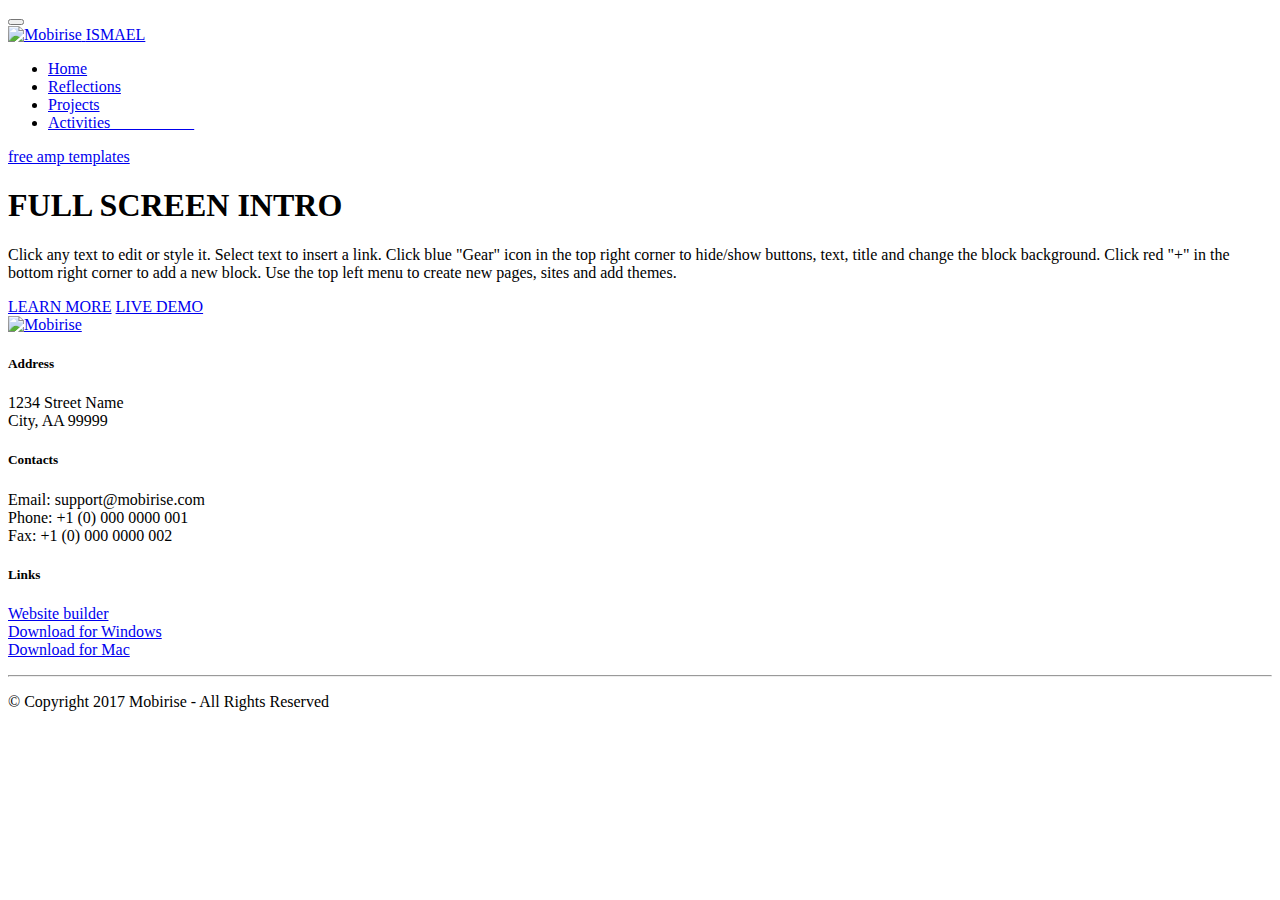
==== index.html @ 80b3db97 "Add files via upload" ====
<!DOCTYPE html>
<html  >
<head>
  <!-- Site made with Mobirise Website Builder v4.10.6, https://mobirise.com -->
  <meta charset="UTF-8">
  <meta http-equiv="X-UA-Compatible" content="IE=edge">
  <meta name="generator" content="Mobirise v4.10.6, mobirise.com">
  <meta name="viewport" content="width=device-width, initial-scale=1, minimum-scale=1">
  <link rel="shortcut icon" href="assets/images/logo-96x90.png" type="image/x-icon">
  <meta name="description" content="">
  
  <title>Home</title>
  <link rel="stylesheet" href="assets/web/assets/mobirise-icons-bold/mobirise-icons-bold.css">
  <link rel="stylesheet" href="assets/web/assets/mobirise-icons/mobirise-icons.css">
  <link rel="stylesheet" href="assets/tether/tether.min.css">
  <link rel="stylesheet" href="assets/bootstrap/css/bootstrap.min.css">
  <link rel="stylesheet" href="assets/bootstrap/css/bootstrap-grid.min.css">
  <link rel="stylesheet" href="assets/bootstrap/css/bootstrap-reboot.min.css">
  <link rel="stylesheet" href="assets/socicon/css/styles.css">
  <link rel="stylesheet" href="assets/dropdown/css/style.css">
  <link rel="stylesheet" href="assets/theme/css/style.css">
  <link rel="stylesheet" href="assets/mobirise/css/mbr-additional.css" type="text/css">
  
  
  
</head>
<body>
  <section class="menu cid-qTkzRZLJNu" once="menu" id="menu1-0">

    

    <nav class="navbar navbar-expand beta-menu navbar-dropdown align-items-center navbar-fixed-top navbar-toggleable-sm">
        <button class="navbar-toggler navbar-toggler-right" type="button" data-toggle="collapse" data-target="#navbarSupportedContent" aria-controls="navbarSupportedContent" aria-expanded="false" aria-label="Toggle navigation">
            <div class="hamburger">
                <span></span>
                <span></span>
                <span></span>
                <span></span>
            </div>
        </button>
        <div class="menu-logo">
            <div class="navbar-brand">
                <span class="navbar-logo">
                    <a href="https://mobirise.com">
                         <img src="assets/images/logo-96x90.png" alt="Mobirise" title="" style="height: 3.8rem;">
                    </a>
                </span>
                <span class="navbar-caption-wrap"><a class="navbar-caption text-secondary display-4" href="page1.html">ISMAEL</a></span>
            </div>
        </div>
        <div class="collapse navbar-collapse" id="navbarSupportedContent">
            <ul class="navbar-nav nav-dropdown nav-right" data-app-modern-menu="true"><li class="nav-item">
                    <a class="nav-link link text-white display-4" href="page1.html">
                        <span class="mbri-home mbr-iconfont mbr-iconfont-btn"></span>Home</a>
                </li>
                <li class="nav-item"><a class="nav-link link text-white display-4" href="page2.html"><span class="mbrib-bookmark mbr-iconfont mbr-iconfont-btn"></span>
                        Reflections<br></a></li><li class="nav-item"><a class="nav-link link text-white display-4" href="page4.html"><span class="mbri-rocket mbr-iconfont mbr-iconfont-btn"></span>Projects<br></a></li><li class="nav-item">
                    <a class="nav-link link text-white display-4" href="page3.html"><span class="mbrib-file mbr-iconfont mbr-iconfont-btn"></span>
                        Activities &nbsp; &nbsp; &nbsp; &nbsp; &nbsp; &nbsp; &nbsp; &nbsp; &nbsp; &nbsp;&nbsp;</a>
                </li></ul>
            
        </div>
    </nav>
</section>

<section class="engine"><a href="https://mobirise.info/t">free amp templates</a></section><section class="cid-qTkA127IK8 mbr-fullscreen mbr-parallax-background" id="header2-1">

    

    

    <div class="container align-center">
        <div class="row justify-content-md-center">
            <div class="mbr-white col-md-10">
                <h1 class="mbr-section-title mbr-bold pb-3 mbr-fonts-style display-1">
                    FULL SCREEN INTRO
                </h1>
                
                <p class="mbr-text pb-3 mbr-fonts-style display-5">
                    Click any text to edit or style it. Select text to insert a link. Click blue "Gear" icon in the top right corner to hide/show buttons, text, title and change the block background. Click red "+" in the bottom right corner to add a new block. Use the top left menu to create new pages, sites and add themes.
                </p>
                <div class="mbr-section-btn">
                    <a class="btn btn-md btn-secondary display-4" href="https://mobirise.com">LEARN MORE</a>
                    <a class="btn btn-md btn-white-outline display-4" href="https://mobirise.com">LIVE DEMO</a>
                </div>
            </div>
        </div>
    </div>
    <div class="mbr-arrow hidden-sm-down" aria-hidden="true">
        <a href="#next">
            <i class="mbri-down mbr-iconfont"></i>
        </a>
    </div>
</section>

<section class="cid-qTkAaeaxX5" id="footer1-2">

    

    

    <div class="container">
        <div class="media-container-row content text-white">
            <div class="col-12 col-md-3">
                <div class="media-wrap">
                    <a href="https://mobirise.com/">
                        <img src="assets/images/logo2.png" alt="Mobirise">
                    </a>
                </div>
            </div>
            <div class="col-12 col-md-3 mbr-fonts-style display-7">
                <h5 class="pb-3">
                    Address
                </h5>
                <p class="mbr-text">
                    1234 Street Name
                    <br>City, AA 99999
                </p>
            </div>
            <div class="col-12 col-md-3 mbr-fonts-style display-7">
                <h5 class="pb-3">
                    Contacts
                </h5>
                <p class="mbr-text">
                    Email: support@mobirise.com
                    <br>Phone: +1 (0) 000 0000 001
                    <br>Fax: +1 (0) 000 0000 002
                </p>
            </div>
            <div class="col-12 col-md-3 mbr-fonts-style display-7">
                <h5 class="pb-3">
                    Links
                </h5>
                <p class="mbr-text">
                    <a class="text-primary" href="https://mobirise.com/">Website builder</a>
                    <br><a class="text-primary" href="https://mobirise.com/mobirise-free-win.zip">Download for Windows</a>
                    <br><a class="text-primary" href="https://mobirise.com/mobirise-free-mac.zip">Download for Mac</a>
                </p>
            </div>
        </div>
        <div class="footer-lower">
            <div class="media-container-row">
                <div class="col-sm-12">
                    <hr>
                </div>
            </div>
            <div class="media-container-row mbr-white">
                <div class="col-sm-6 copyright">
                    <p class="mbr-text mbr-fonts-style display-7">
                        © Copyright 2017 Mobirise - All Rights Reserved
                    </p>
                </div>
                <div class="col-md-6">
                    <div class="social-list align-right">
                        <div class="soc-item">
                            <a href="https://twitter.com/mobirise" target="_blank">
                                <span class="socicon-twitter socicon mbr-iconfont mbr-iconfont-social"></span>
                            </a>
                        </div>
                        <div class="soc-item">
                            <a href="https://www.facebook.com/pages/Mobirise/1616226671953247" target="_blank">
                                <span class="socicon-facebook socicon mbr-iconfont mbr-iconfont-social"></span>
                            </a>
                        </div>
                        <div class="soc-item">
                            <a href="https://www.youtube.com/c/mobirise" target="_blank">
                                <span class="socicon-youtube socicon mbr-iconfont mbr-iconfont-social"></span>
                            </a>
                        </div>
                        <div class="soc-item">
                            <a href="https://instagram.com/mobirise" target="_blank">
                                <span class="socicon-instagram socicon mbr-iconfont mbr-iconfont-social"></span>
                            </a>
                        </div>
                        <div class="soc-item">
                            <a href="https://plus.google.com/u/0/+Mobirise" target="_blank">
                                <span class="socicon-googleplus socicon mbr-iconfont mbr-iconfont-social"></span>
                            </a>
                        </div>
                        <div class="soc-item">
                            <a href="https://www.behance.net/Mobirise" target="_blank">
                                <span class="socicon-behance socicon mbr-iconfont mbr-iconfont-social"></span>
                            </a>
                        </div>
                    </div>
                </div>
            </div>
        </div>
    </div>
</section>


  <script src="assets/web/assets/jquery/jquery.min.js"></script>
  <script src="assets/popper/popper.min.js"></script>
  <script src="assets/tether/tether.min.js"></script>
  <script src="assets/bootstrap/js/bootstrap.min.js"></script>
  <script src="assets/touchswipe/jquery.touch-swipe.min.js"></script>
  <script src="assets/parallax/jarallax.min.js"></script>
  <script src="assets/smoothscroll/smooth-scroll.js"></script>
  <script src="assets/dropdown/js/nav-dropdown.js"></script>
  <script src="assets/dropdown/js/navbar-dropdown.js"></script>
  <script src="assets/theme/js/script.js"></script>
  
  
</body>
</html>
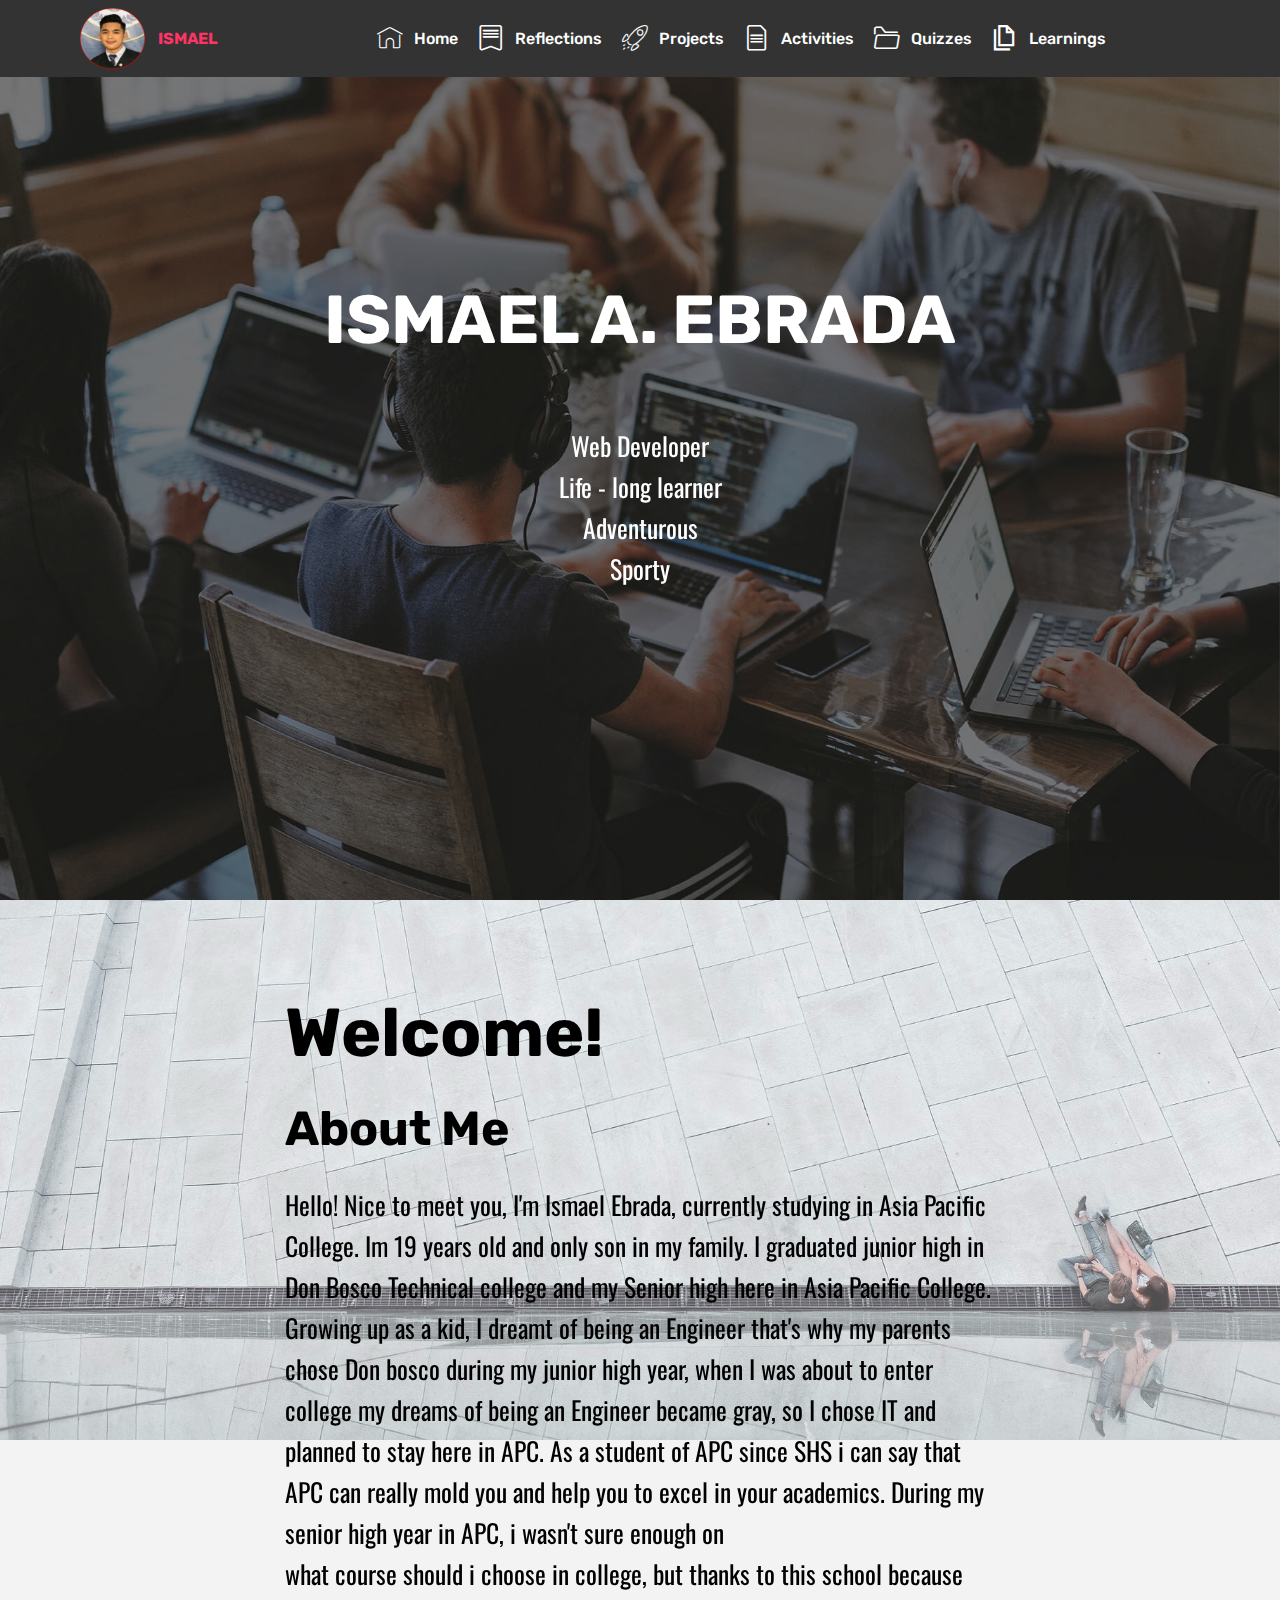
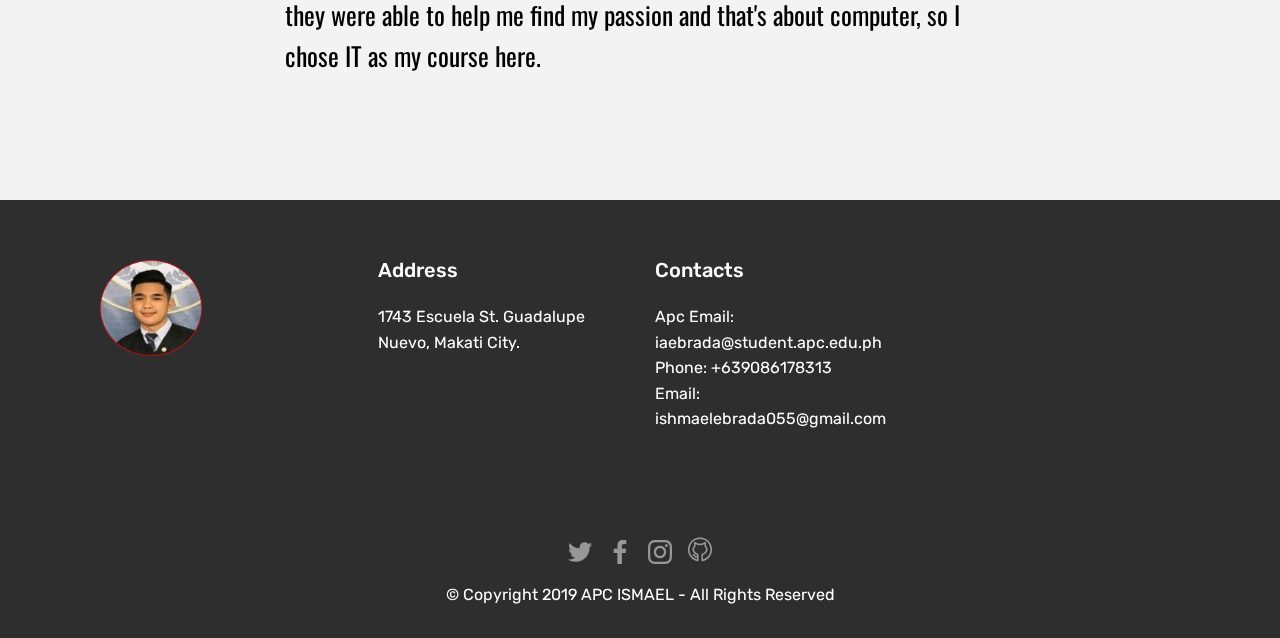
==== commit 72235b92: "Add files via upload" ====
--- a/index.html
+++ b/index.html
@@ -10,8 +10,9 @@
   <meta name="description" content="">
   
   <title>Home</title>
+  <link rel="stylesheet" href="assets/web/assets/mobirise-icons2/mobirise2.css">
+  <link rel="stylesheet" href="assets/web/assets/mobirise-icons/mobirise-icons.css">
   <link rel="stylesheet" href="assets/web/assets/mobirise-icons-bold/mobirise-icons-bold.css">
-  <link rel="stylesheet" href="assets/web/assets/mobirise-icons/mobirise-icons.css">
   <link rel="stylesheet" href="assets/tether/tether.min.css">
   <link rel="stylesheet" href="assets/bootstrap/css/bootstrap.min.css">
   <link rel="stylesheet" href="assets/bootstrap/css/bootstrap-grid.min.css">
@@ -41,59 +42,74 @@
         <div class="menu-logo">
             <div class="navbar-brand">
                 <span class="navbar-logo">
-                    <a href="https://mobirise.com">
+                    <a href="index.html">
                          <img src="assets/images/logo-96x90.png" alt="Mobirise" title="" style="height: 3.8rem;">
                     </a>
                 </span>
-                <span class="navbar-caption-wrap"><a class="navbar-caption text-secondary display-4" href="page1.html">ISMAEL</a></span>
+                <span class="navbar-caption-wrap"><a class="navbar-caption text-secondary display-4" href="index.html">ISMAEL</a></span>
             </div>
         </div>
         <div class="collapse navbar-collapse" id="navbarSupportedContent">
             <ul class="navbar-nav nav-dropdown nav-right" data-app-modern-menu="true"><li class="nav-item">
-                    <a class="nav-link link text-white display-4" href="page1.html">
+                    <a class="nav-link link text-white display-4" href="index.html">
                         <span class="mbri-home mbr-iconfont mbr-iconfont-btn"></span>Home</a>
                 </li>
                 <li class="nav-item"><a class="nav-link link text-white display-4" href="page2.html"><span class="mbrib-bookmark mbr-iconfont mbr-iconfont-btn"></span>
                         Reflections<br></a></li><li class="nav-item"><a class="nav-link link text-white display-4" href="page4.html"><span class="mbri-rocket mbr-iconfont mbr-iconfont-btn"></span>Projects<br></a></li><li class="nav-item">
                     <a class="nav-link link text-white display-4" href="page3.html"><span class="mbrib-file mbr-iconfont mbr-iconfont-btn"></span>
-                        Activities &nbsp; &nbsp; &nbsp; &nbsp; &nbsp; &nbsp; &nbsp; &nbsp; &nbsp; &nbsp;&nbsp;</a>
-                </li></ul>
+                        Activities</a>
+                </li><li class="nav-item"><a class="nav-link link text-white display-4" href="page13.html"><span class="mbrib-opened-folder mbr-iconfont mbr-iconfont-btn"></span>Quizzes</a></li><li class="nav-item"><a class="nav-link link text-white display-4" href="page16.html"><span class="mobi-mbri mobi-mbri-pages mbr-iconfont mbr-iconfont-btn"></span>Learnings &nbsp; &nbsp; &nbsp; &nbsp; &nbsp; &nbsp; &nbsp; &nbsp; &nbsp; &nbsp;&nbsp;</a></li></ul>
             
         </div>
     </nav>
 </section>
 
-<section class="engine"><a href="https://mobirise.info/t">free amp templates</a></section><section class="cid-qTkA127IK8 mbr-fullscreen mbr-parallax-background" id="header2-1">
-
-    
-
-    
+<section class="engine"><a href="https://mobirise.info/u">bootstrap website templates</a></section><section class="cid-rCfMdaYSsR mbr-fullscreen mbr-parallax-background" id="header2-1u">
+
+    
+
+    <div class="mbr-overlay" style="opacity: 0.5; background-color: rgb(35, 35, 35);"></div>
 
     <div class="container align-center">
         <div class="row justify-content-md-center">
             <div class="mbr-white col-md-10">
                 <h1 class="mbr-section-title mbr-bold pb-3 mbr-fonts-style display-1">
-                    FULL SCREEN INTRO
-                </h1>
+                    ISMAEL A. EBRADA</h1>
                 
-                <p class="mbr-text pb-3 mbr-fonts-style display-5">
-                    Click any text to edit or style it. Select text to insert a link. Click blue "Gear" icon in the top right corner to hide/show buttons, text, title and change the block background. Click red "+" in the bottom right corner to add a new block. Use the top left menu to create new pages, sites and add themes.
-                </p>
-                <div class="mbr-section-btn">
-                    <a class="btn btn-md btn-secondary display-4" href="https://mobirise.com">LEARN MORE</a>
-                    <a class="btn btn-md btn-white-outline display-4" href="https://mobirise.com">LIVE DEMO</a>
-                </div>
-            </div>
-        </div>
-    </div>
-    <div class="mbr-arrow hidden-sm-down" aria-hidden="true">
-        <a href="#next">
-            <i class="mbri-down mbr-iconfont"></i>
-        </a>
-    </div>
-</section>
-
-<section class="cid-qTkAaeaxX5" id="footer1-2">
+                <p class="mbr-text pb-3 mbr-fonts-style display-5"><br>Web Developer<br>Life - long learner<br>Adventurous<br>Sporty</p>
+                
+            </div>
+        </div>
+    </div>
+    
+</section>
+
+<section class="header9 cid-rCfMdKuN8L mbr-fullscreen mbr-parallax-background" id="header9-1v">
+
+    
+
+    <div class="mbr-overlay" style="opacity: 0.3; background-color: rgb(255, 255, 255);">
+    </div>
+
+    <div class="container">
+        <div class="media-container-column mbr-white col-lg-8 col-md-10 m-auto">
+            <h1 class="mbr-section-title align-left mbr-bold pb-3 mbr-fonts-style display-1">Welcome!</h1>
+            <h3 class="mbr-section-subtitle align-left mbr-light pb-3 mbr-fonts-style display-2"><span style="font-style: normal;"><strong>
+                About Me</strong></span></h3>
+            <p class="mbr-text align-left pb-3 mbr-fonts-style display-5">Hello! Nice to meet you, I'm Ismael Ebrada, currently studying in Asia Pacific College. Im 19 years old and only son in my family.
+I graduated junior high in Don Bosco Technical college and my Senior high here in Asia Pacific College. Growing up as a kid,
+I dreamt of being an Engineer that's why my parents chose Don bosco during my junior high year, when I was about to enter college my dreams of being an Engineer became gray, so I chose IT and planned to stay here in APC. As a student of APC since SHS i can say
+that APC can really mold you and help you to excel in your academics. During my senior high year in APC, i wasn't sure enough on
+<br>what course should i choose in college, but thanks to this school because they were able to help me find my passion and that's about
+computer, so I chose IT as my course here.&nbsp;</p>
+            
+        </div>
+    </div>
+
+    
+</section>
+
+<section class="cid-rCfMfjgpuO" id="footer1-1w">
 
     
 
@@ -103,8 +119,8 @@
         <div class="media-container-row content text-white">
             <div class="col-12 col-md-3">
                 <div class="media-wrap">
-                    <a href="https://mobirise.com/">
-                        <img src="assets/images/logo2.png" alt="Mobirise">
+                    <a href="index.html">
+                        <img src="assets/images/logo-148x139.png" alt="Mobirise" title="">
                     </a>
                 </div>
             </div>
@@ -112,78 +128,62 @@
                 <h5 class="pb-3">
                     Address
                 </h5>
-                <p class="mbr-text">
-                    1234 Street Name
-                    <br>City, AA 99999
-                </p>
+                <p class="mbr-text">1743 Escuela St. Guadalupe Nuevo, Makati City.&nbsp;</p>
             </div>
             <div class="col-12 col-md-3 mbr-fonts-style display-7">
                 <h5 class="pb-3">
                     Contacts
                 </h5>
-                <p class="mbr-text">
-                    Email: support@mobirise.com
-                    <br>Phone: +1 (0) 000 0000 001
-                    <br>Fax: +1 (0) 000 0000 002
+                <p class="mbr-text">Apc Email: iaebrada@student.apc.edu.ph<br>Phone: +639086178313<br>Email: ishmaelebrada055@gmail.com</p>
+            </div>
+            <div class="col-12 col-md-3 mbr-fonts-style display-7">
+                <h5 class="pb-3"></h5>
+                <p class="mbr-text"></p>
+            </div>
+        </div>
+        
+    </div>
+</section>
+
+<section once="footers" class="cid-rCl80cvEwY" id="footer7-2g">
+
+    
+
+    
+
+    <div class="container">
+        <div class="media-container-row align-center mbr-white">
+            
+            <div class="row social-row">
+                <div class="social-list align-right pb-2">
+                    
+                    
+                    
+                    
+                    
+                    
+                <div class="soc-item">
+                        <a href="https://twitter.com/ish_ebrada" target="_blank">
+                            <span class="mbr-iconfont mbr-iconfont-social socicon-twitter socicon"></span>
+                        </a>
+                    </div><div class="soc-item">
+                        <a href="https://www.facebook.com/ishmaelebrada?ref=bookmarks" target="_blank">
+                            <span class="mbr-iconfont mbr-iconfont-social socicon-facebook socicon"></span>
+                        </a>
+                    </div><div class="soc-item">
+                        <a href="https://www.instagram.com/ishebrada/" target="_blank">
+                            <span class="mbr-iconfont mbr-iconfont-social socicon-instagram socicon"></span>
+                        </a>
+                    </div><div class="soc-item">
+                        <a href="https://github.com/iaebrada/lab1" target="_blank">
+                            <span class="mbr-iconfont mbr-iconfont-social mbrib-github"></span>
+                        </a>
+                    </div></div>
+            </div>
+            <div class="row row-copirayt">
+                <p class="mbr-text mb-0 mbr-fonts-style mbr-white align-center display-7">
+                    © Copyright 2019 APC ISMAEL - All Rights Reserved
                 </p>
-            </div>
-            <div class="col-12 col-md-3 mbr-fonts-style display-7">
-                <h5 class="pb-3">
-                    Links
-                </h5>
-                <p class="mbr-text">
-                    <a class="text-primary" href="https://mobirise.com/">Website builder</a>
-                    <br><a class="text-primary" href="https://mobirise.com/mobirise-free-win.zip">Download for Windows</a>
-                    <br><a class="text-primary" href="https://mobirise.com/mobirise-free-mac.zip">Download for Mac</a>
-                </p>
-            </div>
-        </div>
-        <div class="footer-lower">
-            <div class="media-container-row">
-                <div class="col-sm-12">
-                    <hr>
-                </div>
-            </div>
-            <div class="media-container-row mbr-white">
-                <div class="col-sm-6 copyright">
-                    <p class="mbr-text mbr-fonts-style display-7">
-                        © Copyright 2017 Mobirise - All Rights Reserved
-                    </p>
-                </div>
-                <div class="col-md-6">
-                    <div class="social-list align-right">
-                        <div class="soc-item">
-                            <a href="https://twitter.com/mobirise" target="_blank">
-                                <span class="socicon-twitter socicon mbr-iconfont mbr-iconfont-social"></span>
-                            </a>
-                        </div>
-                        <div class="soc-item">
-                            <a href="https://www.facebook.com/pages/Mobirise/1616226671953247" target="_blank">
-                                <span class="socicon-facebook socicon mbr-iconfont mbr-iconfont-social"></span>
-                            </a>
-                        </div>
-                        <div class="soc-item">
-                            <a href="https://www.youtube.com/c/mobirise" target="_blank">
-                                <span class="socicon-youtube socicon mbr-iconfont mbr-iconfont-social"></span>
-                            </a>
-                        </div>
-                        <div class="soc-item">
-                            <a href="https://instagram.com/mobirise" target="_blank">
-                                <span class="socicon-instagram socicon mbr-iconfont mbr-iconfont-social"></span>
-                            </a>
-                        </div>
-                        <div class="soc-item">
-                            <a href="https://plus.google.com/u/0/+Mobirise" target="_blank">
-                                <span class="socicon-googleplus socicon mbr-iconfont mbr-iconfont-social"></span>
-                            </a>
-                        </div>
-                        <div class="soc-item">
-                            <a href="https://www.behance.net/Mobirise" target="_blank">
-                                <span class="socicon-behance socicon mbr-iconfont mbr-iconfont-social"></span>
-                            </a>
-                        </div>
-                    </div>
-                </div>
             </div>
         </div>
     </div>
--- a/assets/web/assets/mobirise-icons2/mobirise2.css
+++ b/assets/web/assets/mobirise-icons2/mobirise2.css
@@ -0,0 +1,497 @@
+@font-face {
+  font-family: 'Moririse2';
+  src:  url('mobirise2.eot?f2bix4');
+  src:  url('mobirise2.eot?f2bix4#iefix') format('embedded-opentype'),
+    url('mobirise2.ttf?f2bix4') format('truetype'),
+    url('mobirise2.woff?f2bix4') format('woff'),
+    url('mobirise2.svg?f2bix4#mobirise2') format('svg');
+  font-weight: normal;
+  font-style: normal;
+}
+
+[class^="mobi-"], [class*=" mobi-"] {
+  /* use !important to prevent issues with browser extensions that change fonts */
+  font-family: 'Moririse2' !important;
+  speak: none;
+  font-style: normal;
+  font-weight: normal;
+  font-variant: normal;
+  text-transform: none;
+  line-height: 1;
+
+  /* Better Font Rendering =========== */
+  -webkit-font-smoothing: antialiased;
+  -moz-osx-font-smoothing: grayscale;
+}
+
+.mobi-mbri-add-submenu:before {
+  content: "\e900";
+}
+.mobi-mbri-alert:before {
+  content: "\e901";
+}
+.mobi-mbri-align-center:before {
+  content: "\e902";
+}
+.mobi-mbri-align-justify:before {
+  content: "\e903";
+}
+.mobi-mbri-align-left:before {
+  content: "\e904";
+}
+.mobi-mbri-align-right:before {
+  content: "\e905";
+}
+.mobi-mbri-android:before {
+  content: "\e906";
+}
+.mobi-mbri-apple:before {
+  content: "\e907";
+}
+.mobi-mbri-arrow-down:before {
+  content: "\e908";
+}
+.mobi-mbri-arrow-next:before {
+  content: "\e909";
+}
+.mobi-mbri-arrow-prev:before {
+  content: "\e90a";
+}
+.mobi-mbri-arrow-up:before {
+  content: "\e90b";
+}
+.mobi-mbri-bold:before {
+  content: "\e90c";
+}
+.mobi-mbri-bookmark:before {
+  content: "\e90d";
+}
+.mobi-mbri-bootstrap:before {
+  content: "\e90e";
+}
+.mobi-mbri-briefcase:before {
+  content: "\e90f";
+}
+.mobi-mbri-browse:before {
+  content: "\e910";
+}
+.mobi-mbri-bulleted-list:before {
+  content: "\e911";
+}
+.mobi-mbri-calendar:before {
+  content: "\e912";
+}
+.mobi-mbri-camera:before {
+  content: "\e913";
+}
+.mobi-mbri-cart-add:before {
+  content: "\e914";
+}
+.mobi-mbri-cart-full:before {
+  content: "\e915";
+}
+.mobi-mbri-cash:before {
+  content: "\e916";
+}
+.mobi-mbri-change-style:before {
+  content: "\e917";
+}
+.mobi-mbri-chat:before {
+  content: "\e918";
+}
+.mobi-mbri-clock:before {
+  content: "\e919";
+}
+.mobi-mbri-close:before {
+  content: "\e91a";
+}
+.mobi-mbri-cloud:before {
+  content: "\e91b";
+}
+.mobi-mbri-code:before {
+  content: "\e91c";
+}
+.mobi-mbri-contact-form:before {
+  content: "\e91d";
+}
+.mobi-mbri-credit-card:before {
+  content: "\e91e";
+}
+.mobi-mbri-cursor-click:before {
+  content: "\e91f";
+}
+.mobi-mbri-cust-feedback:before {
+  content: "\e920";
+}
+.mobi-mbri-database:before {
+  content: "\e921";
+}
+.mobi-mbri-delivery:before {
+  content: "\e922";
+}
+.mobi-mbri-desktop:before {
+  content: "\e923";
+}
+.mobi-mbri-devices:before {
+  content: "\e924";
+}
+.mobi-mbri-down:before {
+  content: "\e925";
+}
+.mobi-mbri-download-2:before {
+  content: "\e926";
+}
+.mobi-mbri-download:before {
+  content: "\e927";
+}
+.mobi-mbri-drag-n-drop-2:before {
+  content: "\e928";
+}
+.mobi-mbri-drag-n-drop:before {
+  content: "\e929";
+}
+.mobi-mbri-edit-2:before {
+  content: "\e92a";
+}
+.mobi-mbri-edit:before {
+  content: "\e92b";
+}
+.mobi-mbri-error:before {
+  content: "\e92c";
+}
+.mobi-mbri-extension:before {
+  content: "\e92d";
+}
+.mobi-mbri-features:before {
+  content: "\e92e";
+}
+.mobi-mbri-file:before {
+  content: "\e92f";
+}
+.mobi-mbri-flag:before {
+  content: "\e930";
+}
+.mobi-mbri-folder:before {
+  content: "\e931";
+}
+.mobi-mbri-gift:before {
+  content: "\e932";
+}
+.mobi-mbri-github:before {
+  content: "\e933";
+}
+.mobi-mbri-globe-2:before {
+  content: "\e934";
+}
+.mobi-mbri-globe:before {
+  content: "\e935";
+}
+.mobi-mbri-growing-chart:before {
+  content: "\e936";
+}
+.mobi-mbri-hearth:before {
+  content: "\e937";
+}
+.mobi-mbri-help:before {
+  content: "\e938";
+}
+.mobi-mbri-home:before {
+  content: "\e939";
+}
+.mobi-mbri-hot-cup:before {
+  content: "\e93a";
+}
+.mobi-mbri-idea:before {
+  content: "\e93b";
+}
+.mobi-mbri-image-gallery:before {
+  content: "\e93c";
+}
+.mobi-mbri-image-slider:before {
+  content: "\e93d";
+}
+.mobi-mbri-info:before {
+  content: "\e93e";
+}
+.mobi-mbri-italic:before {
+  content: "\e93f";
+}
+.mobi-mbri-key:before {
+  content: "\e940";
+}
+.mobi-mbri-laptop:before {
+  content: "\e941";
+}
+.mobi-mbri-layers:before {
+  content: "\e942";
+}
+.mobi-mbri-left-right:before {
+  content: "\e943";
+}
+.mobi-mbri-left:before {
+  content: "\e944";
+}
+.mobi-mbri-letter:before {
+  content: "\e945";
+}
+.mobi-mbri-like:before {
+  content: "\e946";
+}
+.mobi-mbri-link:before {
+  content: "\e947";
+}
+.mobi-mbri-lock:before {
+  content: "\e948";
+}
+.mobi-mbri-login:before {
+  content: "\e949";
+}
+.mobi-mbri-logout:before {
+  content: "\e94a";
+}
+.mobi-mbri-magic-stick:before {
+  content: "\e94b";
+}
+.mobi-mbri-map-pin:before {
+  content: "\e94c";
+}
+.mobi-mbri-menu:before {
+  content: "\e94d";
+}
+.mobi-mbri-mobile-2:before {
+  content: "\e94e";
+}
+.mobi-mbri-mobile-horizontal:before {
+  content: "\e94f";
+}
+.mobi-mbri-mobile:before {
+  content: "\e950";
+}
+.mobi-mbri-mobirise:before {
+  content: "\e951";
+}
+.mobi-mbri-more-horizontal:before {
+  content: "\e952";
+}
+.mobi-mbri-more-vertical:before {
+  content: "\e953";
+}
+.mobi-mbri-music:before {
+  content: "\e954";
+}
+.mobi-mbri-new-file:before {
+  content: "\e955";
+}
+.mobi-mbri-numbered-list:before {
+  content: "\e956";
+}
+.mobi-mbri-opened-folder:before {
+  content: "\e957";
+}
+.mobi-mbri-pages:before {
+  content: "\e958";
+}
+.mobi-mbri-paper-plane:before {
+  content: "\e959";
+}
+.mobi-mbri-paperclip:before {
+  content: "\e95a";
+}
+.mobi-mbri-phone:before {
+  content: "\e95b";
+}
+.mobi-mbri-photo:before {
+  content: "\e95c";
+}
+.mobi-mbri-photos:before {
+  content: "\e95d";
+}
+.mobi-mbri-pin:before {
+  content: "\e95e";
+}
+.mobi-mbri-play:before {
+  content: "\e95f";
+}
+.mobi-mbri-plus:before {
+  content: "\e960";
+}
+.mobi-mbri-preview:before {
+  content: "\e961";
+}
+.mobi-mbri-print:before {
+  content: "\e962";
+}
+.mobi-mbri-protect:before {
+  content: "\e963";
+}
+.mobi-mbri-question:before {
+  content: "\e964";
+}
+.mobi-mbri-quote-left:before {
+  content: "\e965";
+}
+.mobi-mbri-quote-right:before {
+  content: "\e966";
+}
+.mobi-mbri-redo:before {
+  content: "\e967";
+}
+.mobi-mbri-refresh:before {
+  content: "\e968";
+}
+.mobi-mbri-responsive-2:before {
+  content: "\e969";
+}
+.mobi-mbri-responsive:before {
+  content: "\e96a";
+}
+.mobi-mbri-right:before {
+  content: "\e96b";
+}
+.mobi-mbri-rocket:before {
+  content: "\e96c";
+}
+.mobi-mbri-sad-face:before {
+  content: "\e96d";
+}
+.mobi-mbri-sale:before {
+  content: "\e96e";
+}
+.mobi-mbri-save:before {
+  content: "\e96f";
+}
+.mobi-mbri-search:before {
+  content: "\e970";
+}
+.mobi-mbri-setting-2:before {
+  content: "\e971";
+}
+.mobi-mbri-setting-3:before {
+  content: "\e972";
+}
+.mobi-mbri-setting:before {
+  content: "\e973";
+}
+.mobi-mbri-share:before {
+  content: "\e974";
+}
+.mobi-mbri-shopping-bag:before {
+  content: "\e975";
+}
+.mobi-mbri-shopping-basket:before {
+  content: "\e976";
+}
+.mobi-mbri-shopping-cart:before {
+  content: "\e977";
+}
+.mobi-mbri-sites:before {
+  content: "\e978";
+}
+.mobi-mbri-smile-face:before {
+  content: "\e979";
+}
+.mobi-mbri-speed:before {
+  content: "\e97a";
+}
+.mobi-mbri-star:before {
+  content: "\e97b";
+}
+.mobi-mbri-success:before {
+  content: "\e97c";
+}
+.mobi-mbri-sun:before {
+  content: "\e97d";
+}
+.mobi-mbri-sun2:before {
+  content: "\e97e";
+}
+.mobi-mbri-tablet-vertical:before {
+  content: "\e97f";
+}
+.mobi-mbri-tablet:before {
+  content: "\e980";
+}
+.mobi-mbri-target:before {
+  content: "\e981";
+}
+.mobi-mbri-timer:before {
+  content: "\e982";
+}
+.mobi-mbri-to-ftp:before {
+  content: "\e983";
+}
+.mobi-mbri-to-local-drive:before {
+  content: "\e984";
+}
+.mobi-mbri-touch-swipe:before {
+  content: "\e985";
+}
+.mobi-mbri-touch:before {
+  content: "\e986";
+}
+.mobi-mbri-trash:before {
+  content: "\e987";
+}
+.mobi-mbri-underline:before {
+  content: "\e988";
+}
+.mobi-mbri-undo:before {
+  content: "\e989";
+}
+.mobi-mbri-unlink:before {
+  content: "\e98a";
+}
+.mobi-mbri-unlock:before {
+  content: "\e98b";
+}
+.mobi-mbri-up-down:before {
+  content: "\e98c";
+}
+.mobi-mbri-up:before {
+  content: "\e98d";
+}
+.mobi-mbri-update:before {
+  content: "\e98e";
+}
+.mobi-mbri-upload-2:before {
+  content: "\e98f";
+}
+.mobi-mbri-upload:before {
+  content: "\e990";
+}
+.mobi-mbri-user-2:before {
+  content: "\e991";
+}
+.mobi-mbri-user:before {
+  content: "\e992";
+}
+.mobi-mbri-users:before {
+  content: "\e993";
+}
+.mobi-mbri-video-play:before {
+  content: "\e994";
+}
+.mobi-mbri-video:before {
+  content: "\e995";
+}
+.mobi-mbri-watch:before {
+  content: "\e996";
+}
+.mobi-mbri-website-theme-2:before {
+  content: "\e997";
+}
+.mobi-mbri-website-theme:before {
+  content: "\e998";
+}
+.mobi-mbri-wifi:before {
+  content: "\e999";
+}
+.mobi-mbri-windows:before {
+  content: "\e99a";
+}
+.mobi-mbri-zoom-in:before {
+  content: "\e99b";
+}
+.mobi-mbri-zoom-out:before {
+  content: "\e99c";
+}
--- a/assets/web/assets/mobirise-icons/mobirise-icons.css
+++ b/assets/web/assets/mobirise-icons/mobirise-icons.css
@@ -0,0 +1,476 @@
+@font-face {
+  font-family: 'MobiriseIcons';
+  src:  url('mobirise-icons.eot?spat4u');
+  src:  url('mobirise-icons.eot?spat4u#iefix') format('embedded-opentype'),
+    url('mobirise-icons.ttf?spat4u') format('truetype'),
+    url('mobirise-icons.woff?spat4u') format('woff'),
+    url('mobirise-icons.svg?spat4u#MobiriseIcons') format('svg');
+  font-weight: normal;
+  font-style: normal;
+}
+
+[class^="mbri-"], [class*=" mbri-"] {
+  /* use !important to prevent issues with browser extensions that change fonts */
+  font-family: MobiriseIcons !important;
+  speak: none;
+  font-style: normal;
+  font-weight: normal;
+  font-variant: normal;
+  text-transform: none;
+  line-height: 1;
+
+  /* Better Font Rendering =========== */
+  -webkit-font-smoothing: antialiased;
+  -moz-osx-font-smoothing: grayscale;
+}
+
+.mbri-add-submenu:before {
+  content: "\e900";
+}
+.mbri-alert:before {
+  content: "\e901";
+}
+.mbri-align-center:before {
+  content: "\e902";
+}
+.mbri-align-justify:before {
+  content: "\e903";
+}
+.mbri-align-left:before {
+  content: "\e904";
+}
+.mbri-align-right:before {
+  content: "\e905";
+}
+.mbri-android:before {
+  content: "\e906";
+}
+.mbri-apple:before {
+  content: "\e907";
+}
+.mbri-arrow-down:before {
+  content: "\e908";
+}
+.mbri-arrow-next:before {
+  content: "\e909";
+}
+.mbri-arrow-prev:before {
+  content: "\e90a";
+}
+.mbri-arrow-up:before {
+  content: "\e90b";
+}
+.mbri-bold:before {
+  content: "\e90c";
+}
+.mbri-bookmark:before {
+  content: "\e90d";
+}
+.mbri-bootstrap:before {
+  content: "\e90e";
+}
+.mbri-briefcase:before {
+  content: "\e90f";
+}
+.mbri-browse:before {
+  content: "\e910";
+}
+.mbri-bulleted-list:before {
+  content: "\e911";
+}
+.mbri-calendar:before {
+  content: "\e912";
+}
+.mbri-camera:before {
+  content: "\e913";
+}
+.mbri-cart-add:before {
+  content: "\e914";
+}
+.mbri-cart-full:before {
+  content: "\e915";
+}
+.mbri-cash:before {
+  content: "\e916";
+}
+.mbri-change-style:before {
+  content: "\e917";
+}
+.mbri-chat:before {
+  content: "\e918";
+}
+.mbri-clock:before {
+  content: "\e919";
+}
+.mbri-close:before {
+  content: "\e91a";
+}
+.mbri-cloud:before {
+  content: "\e91b";
+}
+.mbri-code:before {
+  content: "\e91c";
+}
+.mbri-contact-form:before {
+  content: "\e91d";
+}
+.mbri-credit-card:before {
+  content: "\e91e";
+}
+.mbri-cursor-click:before {
+  content: "\e91f";
+}
+.mbri-cust-feedback:before {
+  content: "\e920";
+}
+.mbri-database:before {
+  content: "\e921";
+}
+.mbri-delivery:before {
+  content: "\e922";
+}
+.mbri-desktop:before {
+  content: "\e923";
+}
+.mbri-devices:before {
+  content: "\e924";
+}
+.mbri-down:before {
+  content: "\e925";
+}
+.mbri-download:before {
+  content: "\e989";
+}
+.mbri-drag-n-drop:before {
+  content: "\e927";
+}
+.mbri-drag-n-drop2:before {
+  content: "\e928";
+}
+.mbri-edit:before {
+  content: "\e929";
+}
+.mbri-edit2:before {
+  content: "\e92a";
+}
+.mbri-error:before {
+  content: "\e92b";
+}
+.mbri-extension:before {
+  content: "\e92c";
+}
+.mbri-features:before {
+  content: "\e92d";
+}
+.mbri-file:before {
+  content: "\e92e";
+}
+.mbri-flag:before {
+  content: "\e92f";
+}
+.mbri-folder:before {
+  content: "\e930";
+}
+.mbri-gift:before {
+  content: "\e931";
+}
+.mbri-github:before {
+  content: "\e932";
+}
+.mbri-globe:before {
+  content: "\e933";
+}
+.mbri-globe-2:before {
+  content: "\e934";
+}
+.mbri-growing-chart:before {
+  content: "\e935";
+}
+.mbri-hearth:before {
+  content: "\e936";
+}
+.mbri-help:before {
+  content: "\e937";
+}
+.mbri-home:before {
+  content: "\e938";
+}
+.mbri-hot-cup:before {
+  content: "\e939";
+}
+.mbri-idea:before {
+  content: "\e93a";
+}
+.mbri-image-gallery:before {
+  content: "\e93b";
+}
+.mbri-image-slider:before {
+  content: "\e93c";
+}
+.mbri-info:before {
+  content: "\e93d";
+}
+.mbri-italic:before {
+  content: "\e93e";
+}
+.mbri-key:before {
+  content: "\e93f";
+}
+.mbri-laptop:before {
+  content: "\e940";
+}
+.mbri-layers:before {
+  content: "\e941";
+}
+.mbri-left-right:before {
+  content: "\e942";
+}
+.mbri-left:before {
+  content: "\e943";
+}
+.mbri-letter:before {
+  content: "\e944";
+}
+.mbri-like:before {
+  content: "\e945";
+}
+.mbri-link:before {
+  content: "\e946";
+}
+.mbri-lock:before {
+  content: "\e947";
+}
+.mbri-login:before {
+  content: "\e948";
+}
+.mbri-logout:before {
+  content: "\e949";
+}
+.mbri-magic-stick:before {
+  content: "\e94a";
+}
+.mbri-map-pin:before {
+  content: "\e94b";
+}
+.mbri-menu:before {
+  content: "\e94c";
+}
+.mbri-mobile:before {
+  content: "\e94d";
+}
+.mbri-mobile2:before {
+  content: "\e94e";
+}
+.mbri-mobirise:before {
+  content: "\e94f";
+}
+.mbri-more-horizontal:before {
+  content: "\e950";
+}
+.mbri-more-vertical:before {
+  content: "\e951";
+}
+.mbri-music:before {
+  content: "\e952";
+}
+.mbri-new-file:before {
+  content: "\e953";
+}
+.mbri-numbered-list:before {
+  content: "\e954";
+}
+.mbri-opened-folder:before {
+  content: "\e955";
+}
+.mbri-pages:before {
+  content: "\e956";
+}
+.mbri-paper-plane:before {
+  content: "\e957";
+}
+.mbri-paperclip:before {
+  content: "\e958";
+}
+.mbri-photo:before {
+  content: "\e959";
+}
+.mbri-photos:before {
+  content: "\e95a";
+}
+.mbri-pin:before {
+  content: "\e95b";
+}
+.mbri-play:before {
+  content: "\e95c";
+}
+.mbri-plus:before {
+  content: "\e95d";
+}
+.mbri-preview:before {
+  content: "\e95e";
+}
+.mbri-print:before {
+  content: "\e95f";
+}
+.mbri-protect:before {
+  content: "\e960";
+}
+.mbri-question:before {
+  content: "\e961";
+}
+.mbri-quote-left:before {
+  content: "\e962";
+}
+.mbri-quote-right:before {
+  content: "\e963";
+}
+.mbri-refresh:before {
+  content: "\e964";
+}
+.mbri-responsive:before {
+  content: "\e965";
+}
+.mbri-right:before {
+  content: "\e966";
+}
+.mbri-rocket:before {
+  content: "\e967";
+}
+.mbri-sad-face:before {
+  content: "\e968";
+}
+.mbri-sale:before {
+  content: "\e969";
+}
+.mbri-save:before {
+  content: "\e96a";
+}
+.mbri-search:before {
+  content: "\e96b";
+}
+.mbri-setting:before {
+  content: "\e96c";
+}
+.mbri-setting2:before {
+  content: "\e96d";
+}
+.mbri-setting3:before {
+  content: "\e96e";
+}
+.mbri-share:before {
+  content: "\e96f";
+}
+.mbri-shopping-bag:before {
+  content: "\e970";
+}
+.mbri-shopping-basket:before {
+  content: "\e971";
+}
+.mbri-shopping-cart:before {
+  content: "\e972";
+}
+.mbri-sites:before {
+  content: "\e973";
+}
+.mbri-smile-face:before {
+  content: "\e974";
+}
+.mbri-speed:before {
+  content: "\e975";
+}
+.mbri-star:before {
+  content: "\e976";
+}
+.mbri-success:before {
+  content: "\e977";
+}
+.mbri-sun:before {
+  content: "\e978";
+}
+.mbri-sun2:before {
+  content: "\e979";
+}
+.mbri-tablet:before {
+  content: "\e97a";
+}
+.mbri-tablet-vertical:before {
+  content: "\e97b";
+}
+.mbri-target:before {
+  content: "\e97c";
+}
+.mbri-timer:before {
+  content: "\e97d";
+}
+.mbri-to-ftp:before {
+  content: "\e97e";
+}
+.mbri-to-local-drive:before {
+  content: "\e97f";
+}
+.mbri-touch-swipe:before {
+  content: "\e980";
+}
+.mbri-touch:before {
+  content: "\e981";
+}
+.mbri-trash:before {
+  content: "\e982";
+}
+.mbri-underline:before {
+  content: "\e983";
+}
+.mbri-unlink:before {
+  content: "\e984";
+}
+.mbri-unlock:before {
+  content: "\e985";
+}
+.mbri-up-down:before {
+  content: "\e986";
+}
+.mbri-up:before {
+  content: "\e987";
+}
+.mbri-update:before {
+  content: "\e988";
+}
+.mbri-upload:before {
+ content: "\e926"; 
+}
+.mbri-user:before {
+  content: "\e98a";
+}
+.mbri-user2:before {
+  content: "\e98b";
+}
+.mbri-users:before {
+  content: "\e98c";
+}
+.mbri-video:before {
+  content: "\e98d";
+}
+.mbri-video-play:before {
+  content: "\e98e";
+}
+.mbri-watch:before {
+  content: "\e98f";
+}
+.mbri-website-theme:before {
+  content: "\e990";
+}
+.mbri-wifi:before {
+  content: "\e991";
+}
+.mbri-windows:before {
+  content: "\e992";
+}
+.mbri-zoom-out:before {
+  content: "\e993";
+}
+.mbri-redo:before {
+  content: "\e994";
+}
+.mbri-undo:before {
+  content: "\e995";
+}
--- a/assets/web/assets/mobirise-icons-bold/mobirise-icons-bold.css
+++ b/assets/web/assets/mobirise-icons-bold/mobirise-icons-bold.css
@@ -0,0 +1,476 @@
+@font-face {
+  font-family: 'mobirise-icons-bold';
+  src:  url('mobirise-icons-bold.eot?m1l4yr');
+  src:  url('mobirise-icons-bold.eot?m1l4yr#iefix') format('embedded-opentype'),
+    url('mobirise-icons-bold.ttf?m1l4yr') format('truetype'),
+    url('mobirise-icons-bold.woff?m1l4yr') format('woff'),
+    url('mobirise-icons-bold.svg?m1l4yr#mobirise-icons-bold') format('svg');
+  font-weight: normal;
+  font-style: normal;
+}
+
+[class^="mbrib-"], [class*="mbrib-"] {
+  /* use !important to prevent issues with browser extensions that change fonts */
+  font-family: 'mobirise-icons-bold' !important;
+  speak: none;
+  font-style: normal;
+  font-weight: normal;
+  font-variant: normal;
+  text-transform: none;
+  line-height: 1;
+
+  /* Better Font Rendering =========== */
+  -webkit-font-smoothing: antialiased;
+  -moz-osx-font-smoothing: grayscale;
+}
+
+.mbrib-add-submenu:before {
+  content: "\e900";
+}
+.mbrib-alert:before {
+  content: "\e901";
+}
+.mbrib-align-center:before {
+  content: "\e902";
+}
+.mbrib-align-justify:before {
+  content: "\e903";
+}
+.mbrib-align-left:before {
+  content: "\e904";
+}
+.mbrib-align-right:before {
+  content: "\e905";
+}
+.mbrib-android:before {
+  content: "\e906";
+}
+.mbrib-apple:before {
+  content: "\e907";
+}
+.mbrib-arrow-down:before {
+  content: "\e908";
+}
+.mbrib-arrow-next:before {
+  content: "\e909";
+}
+.mbrib-arrow-prev:before {
+  content: "\e90a";
+}
+.mbrib-arrow-up:before {
+  content: "\e90b";
+}
+.mbrib-bold:before {
+  content: "\e90c";
+}
+.mbrib-bookmark:before {
+  content: "\e90d";
+}
+.mbrib-bootstrap:before {
+  content: "\e90e";
+}
+.mbrib-briefcase:before {
+  content: "\e90f";
+}
+.mbrib-browse:before {
+  content: "\e910";
+}
+.mbrib-bulleted-list:before {
+  content: "\e911";
+}
+.mbrib-calendar:before {
+  content: "\e912";
+}
+.mbrib-camera:before {
+  content: "\e913";
+}
+.mbrib-cart-add:before {
+  content: "\e914";
+}
+.mbrib-cart-full:before {
+  content: "\e915";
+}
+.mbrib-cash:before {
+  content: "\e916";
+}
+.mbrib-change-style:before {
+  content: "\e917";
+}
+.mbrib-chat:before {
+  content: "\e918";
+}
+.mbrib-clock:before {
+  content: "\e919";
+}
+.mbrib-close:before {
+  content: "\e91a";
+}
+.mbrib-cloud:before {
+  content: "\e91b";
+}
+.mbrib-code:before {
+  content: "\e91c";
+}
+.mbrib-contact-form:before {
+  content: "\e91d";
+}
+.mbrib-credit-card:before {
+  content: "\e91e";
+}
+.mbrib-cursor-click:before {
+  content: "\e91f";
+}
+.mbrib-cust-feedback:before {
+  content: "\e920";
+}
+.mbrib-database:before {
+  content: "\e921";
+}
+.mbrib-delivery:before {
+  content: "\e922";
+}
+.mbrib-desktop:before {
+  content: "\e923";
+}
+.mbrib-devices:before {
+  content: "\e924";
+}
+.mbrib-down:before {
+  content: "\e925";
+}
+.mbrib-download:before {
+  content: "\e926";
+}
+.mbrib-drag-n-drop:before {
+  content: "\e927";
+}
+.mbrib-drag-n-drop2:before {
+  content: "\e928";
+}
+.mbrib-edit:before {
+  content: "\e929";
+}
+.mbrib-edit2:before {
+  content: "\e92a";
+}
+.mbrib-error:before {
+  content: "\e92b";
+}
+.mbrib-extension:before {
+  content: "\e92c";
+}
+.mbrib-features:before {
+  content: "\e92d";
+}
+.mbrib-file:before {
+  content: "\e92e";
+}
+.mbrib-flag:before {
+  content: "\e92f";
+}
+.mbrib-folder:before {
+  content: "\e930";
+}
+.mbrib-gift:before {
+  content: "\e931";
+}
+.mbrib-github:before {
+  content: "\e932";
+}
+.mbrib-globe-2:before {
+  content: "\e933";
+}
+.mbrib-globe:before {
+  content: "\e934";
+}
+.mbrib-growing-chart:before {
+  content: "\e935";
+}
+.mbrib-hearth:before {
+  content: "\e936";
+}
+.mbrib-help:before {
+  content: "\e937";
+}
+.mbrib-home:before {
+  content: "\e938";
+}
+.mbrib-hot-cup:before {
+  content: "\e939";
+}
+.mbrib-idea:before {
+  content: "\e93a";
+}
+.mbrib-image-gallery:before {
+  content: "\e93b";
+}
+.mbrib-image-slider:before {
+  content: "\e93c";
+}
+.mbrib-info:before {
+  content: "\e93d";
+}
+.mbrib-italic:before {
+  content: "\e93e";
+}
+.mbrib-key:before {
+  content: "\e93f";
+}
+.mbrib-laptop:before {
+  content: "\e940";
+}
+.mbrib-layers:before {
+  content: "\e941";
+}
+.mbrib-left-right:before {
+  content: "\e942";
+}
+.mbrib-left:before {
+  content: "\e943";
+}
+.mbrib-letter:before {
+  content: "\e944";
+}
+.mbrib-like:before {
+  content: "\e945";
+}
+.mbrib-link:before {
+  content: "\e946";
+}
+.mbrib-lock:before {
+  content: "\e947";
+}
+.mbrib-login:before {
+  content: "\e948";
+}
+.mbrib-logout:before {
+  content: "\e949";
+}
+.mbrib-magic-stick:before {
+  content: "\e94a";
+}
+.mbrib-map-pin:before {
+  content: "\e94b";
+}
+.mbrib-menu:before {
+  content: "\e94c";
+}
+.mbrib-mobile:before {
+  content: "\e94d";
+}
+.mbrib-mobile2:before {
+  content: "\e94e";
+}
+.mbrib-mobirise:before {
+  content: "\e94f";
+}
+.mbrib-more-horizontal:before {
+  content: "\e950";
+}
+.mbrib-more-vertical:before {
+  content: "\e951";
+}
+.mbrib-music:before {
+  content: "\e952";
+}
+.mbrib-new-file:before {
+  content: "\e953";
+}
+.mbrib-numbered-list:before {
+  content: "\e954";
+}
+.mbrib-opened-folder:before {
+  content: "\e955";
+}
+.mbrib-pages:before {
+  content: "\e956";
+}
+.mbrib-paper-plane:before {
+  content: "\e957";
+}
+.mbrib-paperclip:before {
+  content: "\e958";
+}
+.mbrib-photo:before {
+  content: "\e959";
+}
+.mbrib-photos:before {
+  content: "\e95a";
+}
+.mbrib-pin:before {
+  content: "\e95b";
+}
+.mbrib-play:before {
+  content: "\e95c";
+}
+.mbrib-plus:before {
+  content: "\e95d";
+}
+.mbrib-preview:before {
+  content: "\e95e";
+}
+.mbrib-print:before {
+  content: "\e95f";
+}
+.mbrib-protect:before {
+  content: "\e960";
+}
+.mbrib-question:before {
+  content: "\e961";
+}
+.mbrib-quote-left:before {
+  content: "\e962";
+}
+.mbrib-quote-right:before {
+  content: "\e963";
+}
+.mbrib-redo:before {
+  content: "\e964";
+}
+.mbrib-refresh:before {
+  content: "\e965";
+}
+.mbrib-responsive:before {
+  content: "\e966";
+}
+.mbrib-right:before {
+  content: "\e967";
+}
+.mbrib-rocket:before {
+  content: "\e968";
+}
+.mbrib-sad-face:before {
+  content: "\e969";
+}
+.mbrib-sale:before {
+  content: "\e96a";
+}
+.mbrib-save:before {
+  content: "\e96b";
+}
+.mbrib-search:before {
+  content: "\e96c";
+}
+.mbrib-setting:before {
+  content: "\e96d";
+}
+.mbrib-setting2:before {
+  content: "\e96e";
+}
+.mbrib-setting3:before {
+  content: "\e96f";
+}
+.mbrib-share:before {
+  content: "\e970";
+}
+.mbrib-shopping-bag:before {
+  content: "\e971";
+}
+.mbrib-shopping-basket:before {
+  content: "\e972";
+}
+.mbrib-shopping-cart:before {
+  content: "\e973";
+}
+.mbrib-sites:before {
+  content: "\e974";
+}
+.mbrib-smile-face:before {
+  content: "\e975";
+}
+.mbrib-speed:before {
+  content: "\e976";
+}
+.mbrib-star:before {
+  content: "\e977";
+}
+.mbrib-success:before {
+  content: "\e978";
+}
+.mbrib-sun:before {
+  content: "\e979";
+}
+.mbrib-sun2:before {
+  content: "\e97a";
+}
+.mbrib-tablet-vertical:before {
+  content: "\e97b";
+}
+.mbrib-tablet:before {
+  content: "\e97c";
+}
+.mbrib-target:before {
+  content: "\e97d";
+}
+.mbrib-timer:before {
+  content: "\e97e";
+}
+.mbrib-to-ftp:before {
+  content: "\e97f";
+}
+.mbrib-to-local-drive:before {
+  content: "\e980";
+}
+.mbrib-touch-swipe:before {
+  content: "\e981";
+}
+.mbrib-touch:before {
+  content: "\e982";
+}
+.mbrib-trash:before {
+  content: "\e983";
+}
+.mbrib-underline:before {
+  content: "\e984";
+}
+.mbrib-undo:before {
+  content: "\e985";
+}
+.mbrib-unlink:before {
+  content: "\e986";
+}
+.mbrib-unlock:before {
+  content: "\e987";
+}
+.mbrib-up-down:before {
+  content: "\e988";
+}
+.mbrib-up:before {
+  content: "\e989";
+}
+.mbrib-update:before {
+  content: "\e98a";
+}
+.mbrib-upload:before {
+  content: "\e98b";
+}
+.mbrib-user:before {
+  content: "\e98c";
+}
+.mbrib-user2:before {
+  content: "\e98d";
+}
+.mbrib-users:before {
+  content: "\e98e";
+}
+.mbrib-video-play:before {
+  content: "\e98f";
+}
+.mbrib-video:before {
+  content: "\e990";
+}
+.mbrib-watch:before {
+  content: "\e991";
+}
+.mbrib-website-theme:before {
+  content: "\e992";
+}
+.mbrib-wifi:before {
+  content: "\e993";
+}
+.mbrib-windows:before {
+  content: "\e994";
+}
+.mbrib-zoom-out:before {
+  content: "\e995";
+}
--- a/assets/socicon/css/styles.css
+++ b/assets/socicon/css/styles.css
@@ -0,0 +1,544 @@
+@charset "UTF-8";
+
+@font-face {
+  font-family: "socicon";
+  src:url("../fonts/socicon.eot");
+  src:url("../fonts/socicon.eot?#iefix") format("embedded-opentype"),
+    url("../fonts/socicon.woff") format("woff"),
+    url("../fonts/socicon.ttf") format("truetype"),
+    url("../fonts/socicon.svg#socicon") format("svg");
+  font-weight: normal;
+  font-style: normal;
+
+}
+
+[data-icon]:before {
+  font-family: "socicon" !important;
+  content: attr(data-icon);
+  font-style: normal !important;
+  font-weight: normal !important;
+  font-variant: normal !important;
+  text-transform: none !important;
+  speak: none;
+  line-height: 1;
+  -webkit-font-smoothing: antialiased;
+  -moz-osx-font-smoothing: grayscale;
+}
+
+[class^="socicon-"]:before,
+[class*=" socicon-"]:before {
+  font-family: "socicon" !important;
+  font-style: normal !important;
+  font-weight: normal !important;
+  font-variant: normal !important;
+  text-transform: none !important;
+  speak: none;
+  line-height: 1;
+  -webkit-font-smoothing: antialiased;
+  -moz-osx-font-smoothing: grayscale;
+}
+
+.socicon-modelmayhem:before {
+  content: "\e000";
+}
+.socicon-mixcloud:before {
+  content: "\e001";
+}
+.socicon-drupal:before {
+  content: "\e002";
+}
+.socicon-swarm:before {
+  content: "\e003";
+}
+.socicon-istock:before {
+  content: "\e004";
+}
+.socicon-yammer:before {
+  content: "\e005";
+}
+.socicon-ello:before {
+  content: "\e006";
+}
+.socicon-stackoverflow:before {
+  content: "\e007";
+}
+.socicon-persona:before {
+  content: "\e008";
+}
+.socicon-triplej:before {
+  content: "\e009";
+}
+.socicon-houzz:before {
+  content: "\e00a";
+}
+.socicon-rss:before {
+  content: "\e00b";
+}
+.socicon-paypal:before {
+  content: "\e00c";
+}
+.socicon-odnoklassniki:before {
+  content: "\e00d";
+}
+.socicon-airbnb:before {
+  content: "\e00e";
+}
+.socicon-periscope:before {
+  content: "\e00f";
+}
+.socicon-outlook:before {
+  content: "\e010";
+}
+.socicon-coderwall:before {
+  content: "\e011";
+}
+.socicon-tripadvisor:before {
+  content: "\e012";
+}
+.socicon-appnet:before {
+  content: "\e013";
+}
+.socicon-goodreads:before {
+  content: "\e014";
+}
+.socicon-tripit:before {
+  content: "\e015";
+}
+.socicon-lanyrd:before {
+  content: "\e016";
+}
+.socicon-slideshare:before {
+  content: "\e017";
+}
+.socicon-buffer:before {
+  content: "\e018";
+}
+.socicon-disqus:before {
+  content: "\e019";
+}
+.socicon-vkontakte:before {
+  content: "\e01a";
+}
+.socicon-whatsapp:before {
+  content: "\e01b";
+}
+.socicon-patreon:before {
+  content: "\e01c";
+}
+.socicon-storehouse:before {
+  content: "\e01d";
+}
+.socicon-pocket:before {
+  content: "\e01e";
+}
+.socicon-mail:before {
+  content: "\e01f";
+}
+.socicon-blogger:before {
+  content: "\e020";
+}
+.socicon-technorati:before {
+  content: "\e021";
+}
+.socicon-reddit:before {
+  content: "\e022";
+}
+.socicon-dribbble:before {
+  content: "\e023";
+}
+.socicon-stumbleupon:before {
+  content: "\e024";
+}
+.socicon-digg:before {
+  content: "\e025";
+}
+.socicon-envato:before {
+  content: "\e026";
+}
+.socicon-behance:before {
+  content: "\e027";
+}
+.socicon-delicious:before {
+  content: "\e028";
+}
+.socicon-deviantart:before {
+  content: "\e029";
+}
+.socicon-forrst:before {
+  content: "\e02a";
+}
+.socicon-play:before {
+  content: "\e02b";
+}
+.socicon-zerply:before {
+  content: "\e02c";
+}
+.socicon-wikipedia:before {
+  content: "\e02d";
+}
+.socicon-apple:before {
+  content: "\e02e";
+}
+.socicon-flattr:before {
+  content: "\e02f";
+}
+.socicon-github:before {
+  content: "\e030";
+}
+.socicon-renren:before {
+  content: "\e031";
+}
+.socicon-friendfeed:before {
+  content: "\e032";
+}
+.socicon-newsvine:before {
+  content: "\e033";
+}
+.socicon-identica:before {
+  content: "\e034";
+}
+.socicon-bebo:before {
+  content: "\e035";
+}
+.socicon-zynga:before {
+  content: "\e036";
+}
+.socicon-steam:before {
+  content: "\e037";
+}
+.socicon-xbox:before {
+  content: "\e038";
+}
+.socicon-windows:before {
+  content: "\e039";
+}
+.socicon-qq:before {
+  content: "\e03a";
+}
+.socicon-douban:before {
+  content: "\e03b";
+}
+.socicon-meetup:before {
+  content: "\e03c";
+}
+.socicon-playstation:before {
+  content: "\e03d";
+}
+.socicon-android:before {
+  content: "\e03e";
+}
+.socicon-snapchat:before {
+  content: "\e03f";
+}
+.socicon-twitter:before {
+  content: "\e040";
+}
+.socicon-facebook:before {
+  content: "\e041";
+}
+.socicon-googleplus:before {
+  content: "\e042";
+}
+.socicon-pinterest:before {
+  content: "\e043";
+}
+.socicon-foursquare:before {
+  content: "\e044";
+}
+.socicon-yahoo:before {
+  content: "\e045";
+}
+.socicon-skype:before {
+  content: "\e046";
+}
+.socicon-yelp:before {
+  content: "\e047";
+}
+.socicon-feedburner:before {
+  content: "\e048";
+}
+.socicon-linkedin:before {
+  content: "\e049";
+}
+.socicon-viadeo:before {
+  content: "\e04a";
+}
+.socicon-xing:before {
+  content: "\e04b";
+}
+.socicon-myspace:before {
+  content: "\e04c";
+}
+.socicon-soundcloud:before {
+  content: "\e04d";
+}
+.socicon-spotify:before {
+  content: "\e04e";
+}
+.socicon-grooveshark:before {
+  content: "\e04f";
+}
+.socicon-lastfm:before {
+  content: "\e050";
+}
+.socicon-youtube:before {
+  content: "\e051";
+}
+.socicon-vimeo:before {
+  content: "\e052";
+}
+.socicon-dailymotion:before {
+  content: "\e053";
+}
+.socicon-vine:before {
+  content: "\e054";
+}
+.socicon-flickr:before {
+  content: "\e055";
+}
+.socicon-500px:before {
+  content: "\e056";
+}
+.socicon-wordpress:before {
+  content: "\e058";
+}
+.socicon-tumblr:before {
+  content: "\e059";
+}
+.socicon-twitch:before {
+  content: "\e05a";
+}
+.socicon-8tracks:before {
+  content: "\e05b";
+}
+.socicon-amazon:before {
+  content: "\e05c";
+}
+.socicon-icq:before {
+  content: "\e05d";
+}
+.socicon-smugmug:before {
+  content: "\e05e";
+}
+.socicon-ravelry:before {
+  content: "\e05f";
+}
+.socicon-weibo:before {
+  content: "\e060";
+}
+.socicon-baidu:before {
+  content: "\e061";
+}
+.socicon-angellist:before {
+  content: "\e062";
+}
+.socicon-ebay:before {
+  content: "\e063";
+}
+.socicon-imdb:before {
+  content: "\e064";
+}
+.socicon-stayfriends:before {
+  content: "\e065";
+}
+.socicon-residentadvisor:before {
+  content: "\e066";
+}
+.socicon-google:before {
+  content: "\e067";
+}
+.socicon-yandex:before {
+  content: "\e068";
+}
+.socicon-sharethis:before {
+  content: "\e069";
+}
+.socicon-bandcamp:before {
+  content: "\e06a";
+}
+.socicon-itunes:before {
+  content: "\e06b";
+}
+.socicon-deezer:before {
+  content: "\e06c";
+}
+.socicon-telegram:before {
+  content: "\e06e";
+}
+.socicon-openid:before {
+  content: "\e06f";
+}
+.socicon-amplement:before {
+  content: "\e070";
+}
+.socicon-viber:before {
+  content: "\e071";
+}
+.socicon-zomato:before {
+  content: "\e072";
+}
+.socicon-draugiem:before {
+  content: "\e074";
+}
+.socicon-endomodo:before {
+  content: "\e075";
+}
+.socicon-filmweb:before {
+  content: "\e076";
+}
+.socicon-stackexchange:before {
+  content: "\e077";
+}
+.socicon-wykop:before {
+  content: "\e078";
+}
+.socicon-teamspeak:before {
+  content: "\e079";
+}
+.socicon-teamviewer:before {
+  content: "\e07a";
+}
+.socicon-ventrilo:before {
+  content: "\e07b";
+}
+.socicon-younow:before {
+  content: "\e07c";
+}
+.socicon-raidcall:before {
+  content: "\e07d";
+}
+.socicon-mumble:before {
+  content: "\e07e";
+}
+.socicon-medium:before {
+  content: "\e06d";
+}
+.socicon-bebee:before {
+  content: "\e07f";
+}
+.socicon-hitbox:before {
+  content: "\e080";
+}
+.socicon-reverbnation:before {
+  content: "\e081";
+}
+.socicon-formulr:before {
+  content: "\e082";
+}
+.socicon-instagram:before {
+  content: "\e057";
+}
+.socicon-battlenet:before {
+  content: "\e083";
+}
+.socicon-chrome:before {
+  content: "\e084";
+}
+.socicon-discord:before {
+  content: "\e086";
+}
+.socicon-issuu:before {
+  content: "\e087";
+}
+.socicon-macos:before {
+  content: "\e088";
+}
+.socicon-firefox:before {
+  content: "\e089";
+}
+.socicon-opera:before {
+  content: "\e08d";
+}
+.socicon-keybase:before {
+  content: "\e090";
+}
+.socicon-alliance:before {
+  content: "\e091";
+}
+.socicon-livejournal:before {
+  content: "\e092";
+}
+.socicon-googlephotos:before {
+  content: "\e093";
+}
+.socicon-horde:before {
+  content: "\e094";
+}
+.socicon-etsy:before {
+  content: "\e095";
+}
+.socicon-zapier:before {
+  content: "\e096";
+}
+.socicon-google-scholar:before {
+  content: "\e097";
+}
+.socicon-researchgate:before {
+  content: "\e098";
+}
+.socicon-wechat:before {
+  content: "\e099";
+}
+.socicon-strava:before {
+  content: "\e09a";
+}
+.socicon-line:before {
+  content: "\e09b";
+}
+.socicon-lyft:before {
+  content: "\e09c";
+}
+.socicon-uber:before {
+  content: "\e09d";
+}
+.socicon-songkick:before {
+  content: "\e09e";
+}
+.socicon-viewbug:before {
+  content: "\e09f";
+}
+.socicon-googlegroups:before {
+  content: "\e0a0";
+}
+.socicon-quora:before {
+  content: "\e073";
+}
+.socicon-diablo:before {
+  content: "\e085";
+}
+.socicon-blizzard:before {
+  content: "\e0a1";
+}
+.socicon-hearthstone:before {
+  content: "\e08b";
+}
+.socicon-heroes:before {
+  content: "\e08a";
+}
+.socicon-overwatch:before {
+  content: "\e08c";
+}
+.socicon-warcraft:before {
+  content: "\e08e";
+}
+.socicon-starcraft:before {
+  content: "\e08f";
+}
+.socicon-beam:before {
+  content: "\e0a2";
+}
+.socicon-curse:before {
+  content: "\e0a3";
+}
+.socicon-player:before {
+  content: "\e0a4";
+}
+.socicon-streamjar:before {
+  content: "\e0a5";
+}
+.socicon-nintendo:before {
+  content: "\e0a6";
+}
+.socicon-hellocoton:before {
+  content: "\e0a7";
+}
--- a/assets/dropdown/css/style.css
+++ b/assets/dropdown/css/style.css
@@ -0,0 +1,265 @@
+.navbar-dropdown {
+  left: 0;
+  padding: 0;
+  position: absolute;
+  right: 0;
+  top: 0;
+  transition: all 0.45s ease;
+  z-index: 1030;
+  background: #282828; }
+  .navbar-dropdown .navbar-logo {
+    margin-right: 0.8rem;
+    transition: margin 0.3s ease-in-out;
+    vertical-align: middle; }
+    .navbar-dropdown .navbar-logo img {
+      height: 3.125rem;
+      transition: all 0.3s ease-in-out; }
+    .navbar-dropdown .navbar-logo.mbr-iconfont {
+      font-size: 3.125rem;
+      line-height: 3.125rem; }
+  .navbar-dropdown .navbar-caption {
+    font-weight: 700;
+    white-space: normal;
+    vertical-align: -4px;
+    line-height: 3.125rem !important; }
+    .navbar-dropdown .navbar-caption, .navbar-dropdown .navbar-caption:hover {
+      color: inherit;
+      text-decoration: none; }
+  .navbar-dropdown .mbr-iconfont + .navbar-caption {
+    vertical-align: -1px; }
+  .navbar-dropdown.navbar-fixed-top {
+    position: fixed; }
+  .navbar-dropdown .navbar-brand span {
+    vertical-align: -4px; }
+  .navbar-dropdown.bg-color.transparent {
+    background: none; }
+  .navbar-dropdown.navbar-short .navbar-brand {
+    padding: 0.625rem 0; }
+    .navbar-dropdown.navbar-short .navbar-brand span {
+      vertical-align: -1px; }
+  .navbar-dropdown.navbar-short .navbar-caption {
+    line-height: 2.375rem !important;
+    vertical-align: -2px; }
+  .navbar-dropdown.navbar-short .navbar-logo {
+    margin-right: 0.5rem; }
+    .navbar-dropdown.navbar-short .navbar-logo img {
+      height: 2.375rem; }
+    .navbar-dropdown.navbar-short .navbar-logo.mbr-iconfont {
+      font-size: 2.375rem;
+      line-height: 2.375rem; }
+  .navbar-dropdown.navbar-short .mbr-table-cell {
+    height: 3.625rem; }
+  .navbar-dropdown .navbar-close {
+    left: 0.6875rem;
+    position: fixed;
+    top: 0.75rem;
+    z-index: 1000; }
+  .navbar-dropdown .hamburger-icon {
+    content: "";
+    display: inline-block;
+    vertical-align: middle;
+    width: 16px;
+    -webkit-box-shadow: 0 -6px 0 1px #282828,0 0 0 1px #282828,0 6px 0 1px #282828;
+    -moz-box-shadow: 0 -6px 0 1px #282828,0 0 0 1px #282828,0 6px 0 1px #282828;
+    box-shadow: 0 -6px 0 1px #282828,0 0 0 1px #282828,0 6px 0 1px #282828; }
+
+.dropdown-menu .dropdown-toggle[data-toggle="dropdown-submenu"]::after {
+  border-bottom: 0.35em solid transparent;
+  border-left: 0.35em solid;
+  border-right: 0;
+  border-top: 0.35em solid transparent;
+  margin-left: 0.3rem; }
+
+.dropdown-menu .dropdown-item:focus {
+  outline: 0; }
+
+.nav-dropdown {
+  font-size: 0.75rem;
+  font-weight: 500;
+  height: auto !important; }
+  .nav-dropdown .nav-btn {
+    padding-left: 1rem; }
+  .nav-dropdown .link {
+    margin: .667em 1.667em;
+    font-weight: 500;
+    padding: 0;
+    transition: color .2s ease-in-out; }
+    .nav-dropdown .link.dropdown-toggle {
+      margin-right: 2.583em; }
+      .nav-dropdown .link.dropdown-toggle::after {
+        margin-left: .25rem;
+        border-top: 0.35em solid;
+        border-right: 0.35em solid transparent;
+        border-left: 0.35em solid transparent;
+        border-bottom: 0; }
+      .nav-dropdown .link.dropdown-toggle[aria-expanded="true"] {
+        margin: 0;
+        padding: 0.667em 3.263em  0.667em 1.667em; }
+  .nav-dropdown .link::after,
+  .nav-dropdown .dropdown-item::after {
+    color: inherit; }
+  .nav-dropdown .btn {
+    font-size: 0.75rem;
+    font-weight: 700;
+    letter-spacing: 0;
+    margin-bottom: 0;
+    padding-left: 1.25rem;
+    padding-right: 1.25rem; }
+  .nav-dropdown .dropdown-menu {
+    border-radius: 0;
+    border: 0;
+    left: 0;
+    margin: 0;
+    padding-bottom: 1.25rem;
+    padding-top: 1.25rem;
+    position: relative; }
+  .nav-dropdown .dropdown-submenu {
+    margin-left: 0.125rem;
+    top: 0; }
+  .nav-dropdown .dropdown-item {
+    font-weight: 500;
+    line-height: 2;
+    padding: 0.3846em 4.615em 0.3846em 1.5385em;
+    position: relative;
+    transition: color .2s ease-in-out, background-color .2s ease-in-out; }
+    .nav-dropdown .dropdown-item::after {
+      margin-top: -0.3077em;
+      position: absolute;
+      right: 1.1538em;
+      top: 50%; }
+    .nav-dropdown .dropdown-item:focus, .nav-dropdown .dropdown-item:hover {
+      background: none; }
+
+@media (max-width: 767px) {
+  .nav-dropdown.navbar-toggleable-sm {
+    bottom: 0;
+    display: none;
+    left: 0;
+    overflow-x: hidden;
+    position: fixed;
+    top: 0;
+    transform: translateX(-100%);
+    -ms-transform: translateX(-100%);
+    -webkit-transform: translateX(-100%);
+    width: 18.75rem;
+    z-index: 999; } }
+.nav-dropdown.navbar-toggleable-xl {
+  bottom: 0;
+  display: none;
+  left: 0;
+  overflow-x: hidden;
+  position: fixed;
+  top: 0;
+  transform: translateX(-100%);
+  -ms-transform: translateX(-100%);
+  -webkit-transform: translateX(-100%);
+  width: 18.75rem;
+  z-index: 999; }
+
+.nav-dropdown-sm {
+  display: block !important;
+  overflow-x: hidden;
+  overflow: auto;
+  padding-top: 3.875rem; }
+  .nav-dropdown-sm::after {
+    content: "";
+    display: block;
+    height: 3rem;
+    width: 100%; }
+  .nav-dropdown-sm.collapse.in ~ .navbar-close {
+    display: block !important; }
+  .nav-dropdown-sm.collapsing, .nav-dropdown-sm.collapse.in {
+    transform: translateX(0);
+    -ms-transform: translateX(0);
+    -webkit-transform: translateX(0);
+    transition: all 0.25s ease-out;
+    -webkit-transition: all 0.25s ease-out;
+    background: #282828; }
+  .nav-dropdown-sm.collapsing[aria-expanded="false"] {
+    transform: translateX(-100%);
+    -ms-transform: translateX(-100%);
+    -webkit-transform: translateX(-100%); }
+  .nav-dropdown-sm .nav-item {
+    display: block;
+    margin-left: 0 !important;
+    padding-left: 0; }
+  .nav-dropdown-sm .link,
+  .nav-dropdown-sm .dropdown-item {
+    border-top: 1px dotted rgba(255, 255, 255, 0.1);
+    font-size: 0.8125rem;
+    line-height: 1.6;
+    margin: 0 !important;
+    padding: 0.875rem 2.4rem 0.875rem 1.5625rem !important;
+    position: relative;
+    white-space: normal; }
+    .nav-dropdown-sm .link:focus, .nav-dropdown-sm .link:hover,
+    .nav-dropdown-sm .dropdown-item:focus,
+    .nav-dropdown-sm .dropdown-item:hover {
+      background: rgba(0, 0, 0, 0.2) !important;
+      color: #c0a375; }
+  .nav-dropdown-sm .nav-btn {
+    position: relative;
+    padding: 1.5625rem 1.5625rem 0 1.5625rem; }
+    .nav-dropdown-sm .nav-btn::before {
+      border-top: 1px dotted rgba(255, 255, 255, 0.1);
+      content: "";
+      left: 0;
+      position: absolute;
+      top: 0;
+      width: 100%; }
+    .nav-dropdown-sm .nav-btn + .nav-btn {
+      padding-top: 0.625rem; }
+      .nav-dropdown-sm .nav-btn + .nav-btn::before {
+        display: none; }
+  .nav-dropdown-sm .btn {
+    padding: 0.625rem 0; }
+  .nav-dropdown-sm .dropdown-toggle[data-toggle="dropdown-submenu"]::after {
+    margin-left: .25rem;
+    border-top: 0.35em solid;
+    border-right: 0.35em solid transparent;
+    border-left: 0.35em solid transparent;
+    border-bottom: 0; }
+  .nav-dropdown-sm .dropdown-toggle[data-toggle="dropdown-submenu"][aria-expanded="true"]::after {
+    border-top: 0;
+    border-right: 0.35em solid transparent;
+    border-left: 0.35em solid transparent;
+    border-bottom: 0.35em solid; }
+  .nav-dropdown-sm .dropdown-menu {
+    margin: 0;
+    padding: 0;
+    position: relative;
+    top: 0;
+    left: 0;
+    width: 100%;
+    border: 0;
+    float: none;
+    border-radius: 0;
+    background: none; }
+  .nav-dropdown-sm .dropdown-submenu {
+    left: 100%;
+    margin-left: 0.125rem;
+    margin-top: -1.25rem;
+    top: 0; }
+
+.navbar-toggleable-sm .nav-dropdown .dropdown-menu {
+  position: absolute; }
+
+.navbar-toggleable-sm .nav-dropdown .dropdown-submenu {
+  left: 100%;
+  margin-left: 0.125rem;
+  margin-top: -1.25rem;
+  top: 0; }
+
+.navbar-toggleable-sm.opened .nav-dropdown .dropdown-menu {
+  position: relative; }
+
+.navbar-toggleable-sm.opened .nav-dropdown .dropdown-submenu {
+  left: 0;
+  margin-left: 00rem;
+  margin-top: 0rem;
+  top: 0; }
+
+.is-builder .nav-dropdown.collapsing {
+  transition: none !important; }
+
+/*# sourceMappingURL=style.css.map */
--- a/assets/theme/css/style.css
+++ b/assets/theme/css/style.css
@@ -0,0 +1,677 @@
+/*!
+ * Mobirise v4 theme (https://mobirise.com/)
+ * Copyright 2017 Mobirise
+ */
+section {
+  background-color: #eeeeee;
+}
+
+section,
+.container,
+.container-fluid {
+  position: relative;
+  word-wrap: break-word;
+}
+
+a.mbr-iconfont:hover {
+  text-decoration: none;
+}
+
+.article .lead p, .article .lead ul, .article .lead ol, .article .lead pre, .article .lead blockquote {
+  margin-bottom: 0;
+}
+
+a {
+  font-style: normal;
+  font-weight: 400;
+  cursor: pointer;
+}
+
+a, a:hover {
+  text-decoration: none;
+}
+
+figure {
+  margin-bottom: 0;
+}
+
+body {
+  color: #232323;
+}
+
+h1, h2, h3, h4, h5, h6,
+.h1, .h2, .h3, .h4, .h5, .h6,
+.display-1, .display-2, .display-3, .display-4 {
+  line-height: 1;
+  word-break: break-word;
+  word-wrap: break-word;
+}
+
+b, strong {
+  font-weight: bold;
+}
+
+blockquote {
+  padding: 10px 0 10px 20px;
+  position: relative;
+  border-left: 2px solid;
+  border-color: #ff3366;
+}
+
+input:-webkit-autofill, input:-webkit-autofill:hover, input:-webkit-autofill:focus, input:-webkit-autofill:active {
+  transition-delay: 9999s;
+  transition-property: background-color, color;
+}
+
+textarea[type="hidden"] {
+  display: none;
+}
+
+body {
+  position: relative;
+}
+
+section {
+  background-position: 50% 50%;
+  background-repeat: no-repeat;
+  background-size: cover;
+}
+
+section .mbr-background-video,
+section .mbr-background-video-preview {
+  position: absolute;
+  bottom: 0;
+  left: 0;
+  right: 0;
+  top: 0;
+}
+
+.hidden {
+  visibility: hidden;
+}
+
+.mbr-z-index20 {
+  z-index: 20;
+}
+
+/*! Base colors */
+.mbr-white {
+  color: #ffffff;
+}
+
+.mbr-black {
+  color: #000000;
+}
+
+.mbr-bg-white {
+  background-color: #ffffff;
+}
+
+.mbr-bg-black {
+  background-color: #000000;
+}
+
+/*! Text-aligns */
+.align-left {
+  text-align: left;
+}
+
+.align-center {
+  text-align: center;
+}
+
+.align-right {
+  text-align: right;
+}
+
+@media (max-width: 767px) {
+  .align-left, .align-center, .align-right, .mbr-section-btn, .mbr-section-title {
+    text-align: center;
+  }
+}
+
+/*! Font-weight  */
+.mbr-light {
+  font-weight: 300;
+}
+
+.mbr-regular {
+  font-weight: 400;
+}
+
+.mbr-semibold {
+  font-weight: 500;
+}
+
+.mbr-bold {
+  font-weight: 700;
+}
+
+/*! Media  */
+.media-size-item {
+  -webkit-flex: 1 1 auto;
+  -moz-flex: 1 1 auto;
+  -ms-flex: 1 1 auto;
+  -o-flex: 1 1 auto;
+  flex: 1 1 auto;
+}
+
+.media-content {
+  -webkit-flex-basis: 100%;
+  flex-basis: 100%;
+}
+
+.media-container-row {
+  display: -ms-flexbox;
+  display: -webkit-flex;
+  display: flex;
+  -webkit-flex-direction: row;
+  -ms-flex-direction: row;
+  flex-direction: row;
+  -webkit-flex-wrap: wrap;
+  -ms-flex-wrap: wrap;
+  flex-wrap: wrap;
+  -webkit-justify-content: center;
+  -ms-flex-pack: center;
+  justify-content: center;
+  -webkit-align-content: center;
+  -ms-flex-line-pack: center;
+  align-content: center;
+  -webkit-align-items: start;
+  -ms-flex-align: start;
+  align-items: start;
+}
+
+.media-container-row .media-size-item {
+  width: 400px;
+}
+
+.media-container-column {
+  display: -ms-flexbox;
+  display: -webkit-flex;
+  display: flex;
+  -webkit-flex-direction: column;
+  -ms-flex-direction: column;
+  flex-direction: column;
+  -webkit-flex-wrap: wrap;
+  -ms-flex-wrap: wrap;
+  flex-wrap: wrap;
+  -webkit-justify-content: center;
+  -ms-flex-pack: center;
+  justify-content: center;
+  -webkit-align-content: center;
+  -ms-flex-line-pack: center;
+  align-content: center;
+  -webkit-align-items: stretch;
+  -ms-flex-align: stretch;
+  align-items: stretch;
+}
+
+.media-container-column > * {
+  width: 100%;
+}
+
+@media (min-width: 992px) {
+  .media-container-row {
+    -webkit-flex-wrap: nowrap;
+    -ms-flex-wrap: nowrap;
+    flex-wrap: nowrap;
+  }
+}
+
+figure {
+  overflow: hidden;
+}
+
+figure[mbr-media-size] {
+  transition: width 0.1s;
+}
+
+.mbr-figure img, .mbr-figure iframe {
+  display: block;
+  width: 100%;
+}
+
+.card {
+  background-color: transparent;
+  border: none;
+}
+
+.card-box {
+  width: 100%;
+}
+
+.card-img {
+  text-align: center;
+  flex-shrink: 0;
+  -webkit-flex-shrink: 0;
+}
+
+.media {
+  max-width: 100%;
+  margin: 0 auto;
+}
+
+.mbr-figure {
+  -ms-flex-item-align: center;
+  -ms-grid-row-align: center;
+  -webkit-align-self: center;
+  align-self: center;
+}
+
+.media-container > div {
+  max-width: 100%;
+}
+
+.mbr-figure img, .card-img img {
+  width: 100%;
+}
+
+@media (max-width: 991px) {
+  .media-size-item {
+    width: auto !important;
+  }
+  .media {
+    width: auto;
+  }
+  .mbr-figure {
+    width: 100% !important;
+  }
+}
+
+/*! Buttons */
+.mbr-section-btn {
+  margin-left: -.25rem;
+  margin-right: -.25rem;
+  font-size: 0;
+}
+
+nav .mbr-section-btn {
+  margin-left: 0rem;
+  margin-right: 0rem;
+}
+
+/*! Btn icon margin */
+.btn .mbr-iconfont, .btn.btn-sm .mbr-iconfont {
+  cursor: pointer;
+  margin-right: 0.5rem;
+}
+
+.btn.btn-md .mbr-iconfont, .btn.btn-md .mbr-iconfont {
+  margin-right: 0.8rem;
+}
+
+.mbr-regular {
+  font-weight: 400;
+}
+
+.mbr-semibold {
+  font-weight: 500;
+}
+
+.mbr-bold {
+  font-weight: 700;
+}
+
+[type="submit"] {
+  -webkit-appearance: none;
+}
+
+/*! Full-screen */
+.mbr-fullscreen .mbr-overlay {
+  min-height: 100vh;
+}
+
+.mbr-fullscreen {
+  display: flex;
+  display: -webkit-flex;
+  display: -moz-flex;
+  display: -ms-flex;
+  display: -o-flex;
+  align-items: center;
+  -webkit-align-items: center;
+  min-height: 100vh;
+  padding-top: 3rem;
+  padding-bottom: 3rem;
+}
+
+/*! Map */
+.map {
+  height: 25rem;
+  position: relative;
+}
+
+.map iframe {
+  width: 100%;
+  height: 100%;
+}
+
+/* Form */
+.form-asterisk {
+  font-family: initial;
+  position: absolute;
+  top: -2px;
+  font-weight: normal;
+}
+
+/*! Scroll to top arrow */
+.mbr-arrow-up {
+  bottom: 25px;
+  right: 90px;
+  position: fixed;
+  text-align: right;
+  z-index: 5000;
+  color: #ffffff;
+  font-size: 32px;
+  transform: rotate(180deg);
+  -webkit-transform: rotate(180deg);
+}
+
+.mbr-arrow-up a {
+  background: rgba(0, 0, 0, 0.2);
+  border-radius: 3px;
+  color: #fff;
+  display: inline-block;
+  height: 60px;
+  width: 60px;
+  outline-style: none !important;
+  position: relative;
+  text-decoration: none;
+  transition: all .3s ease-in-out;
+  cursor: pointer;
+  text-align: center;
+}
+
+.mbr-arrow-up a:hover {
+  background-color: rgba(0, 0, 0, 0.4);
+}
+
+.mbr-arrow-up a i {
+  line-height: 60px;
+}
+
+.mbr-arrow-up-icon {
+  display: block;
+  color: #fff;
+}
+
+.mbr-arrow-up-icon::before {
+  content: "\203a";
+  display: inline-block;
+  font-family: serif;
+  font-size: 32px;
+  line-height: 1;
+  font-style: normal;
+  position: relative;
+  top: 6px;
+  left: -4px;
+  -webkit-transform: rotate(-90deg);
+  transform: rotate(-90deg);
+}
+
+/*! Arrow Down */
+.mbr-arrow {
+  position: absolute;
+  bottom: 45px;
+  left: 50%;
+  width: 60px;
+  height: 60px;
+  cursor: pointer;
+  background-color: rgba(80, 80, 80, 0.5);
+  border-radius: 50%;
+  -webkit-transform: translateX(-50%);
+  transform: translateX(-50%);
+}
+
+.mbr-arrow > a {
+  display: inline-block;
+  text-decoration: none;
+  outline-style: none;
+  -webkit-animation: arrowdown 1.7s ease-in-out infinite;
+  animation: arrowdown 1.7s ease-in-out infinite;
+}
+
+.mbr-arrow > a > i {
+  position: absolute;
+  top: -2px;
+  left: 15px;
+  font-size: 2rem;
+}
+
+@keyframes arrowdown {
+  0% {
+    transform: translateY(0px);
+    -webkit-transform: translateY(0px);
+  }
+  50% {
+    transform: translateY(-5px);
+    -webkit-transform: translateY(-5px);
+  }
+  100% {
+    transform: translateY(0px);
+    -webkit-transform: translateY(0px);
+  }
+}
+
+@-webkit-keyframes arrowdown {
+  0% {
+    transform: translateY(0px);
+    -webkit-transform: translateY(0px);
+  }
+  50% {
+    transform: translateY(-5px);
+    -webkit-transform: translateY(-5px);
+  }
+  100% {
+    transform: translateY(0px);
+    -webkit-transform: translateY(0px);
+  }
+}
+
+@media (max-width: 500px) {
+  .mbr-arrow-up {
+    left: 50%;
+    right: auto;
+    transform: translateX(-50%) rotate(180deg);
+    -webkit-transform: translateX(-50%) rotate(180deg);
+  }
+}
+
+/*Gradients animation*/
+@keyframes gradient-animation {
+  from {
+    background-position: 0% 100%;
+    animation-timing-function: ease-in-out;
+  }
+  to {
+    background-position: 100% 0%;
+    animation-timing-function: ease-in-out;
+  }
+}
+
+@-webkit-keyframes gradient-animation {
+  from {
+    background-position: 0% 100%;
+    animation-timing-function: ease-in-out;
+  }
+  to {
+    background-position: 100% 0%;
+    animation-timing-function: ease-in-out;
+  }
+}
+
+.bg-gradient {
+  background-size: 200% 200%;
+  animation: gradient-animation 5s infinite alternate;
+  -webkit-animation: gradient-animation 5s infinite alternate;
+}
+
+.menu .navbar-brand {
+  display: -webkit-flex;
+}
+
+.menu .navbar-brand span {
+  display: flex;
+  display: -webkit-flex;
+}
+
+.menu .navbar-brand .navbar-caption-wrap {
+  display: -webkit-flex;
+}
+
+.menu .navbar-brand .navbar-logo img {
+  display: -webkit-flex;
+}
+
+@media (min-width: 768px) and (max-width: 1023px) {
+  .menu .navbar-toggleable-sm .navbar-nav {
+    display: -webkit-box;
+    display: -webkit-flex;
+    display: -ms-flexbox;
+  }
+}
+
+@media (max-width: 1023px) {
+  .menu .navbar-collapse {
+    max-height: 93.5vh;
+  }
+  .menu .navbar-collapse.show {
+    overflow: auto;
+  }
+}
+
+@media (min-width: 1024px) {
+  .menu .navbar-nav.nav-dropdown {
+    display: -webkit-flex;
+  }
+  .menu .navbar-toggleable-sm .navbar-collapse {
+    display: -webkit-flex !important;
+  }
+  .menu .collapsed .navbar-collapse {
+    max-height: 93.5vh;
+  }
+  .menu .collapsed .navbar-collapse.show {
+    overflow: auto;
+  }
+}
+
+@media (max-width: 767px) {
+  .menu .navbar-collapse {
+    max-height: 80vh;
+  }
+}
+
+.navbar {
+  display: -webkit-flex;
+  -webkit-flex-wrap: wrap;
+  -webkit-align-items: center;
+  -webkit-justify-content: space-between;
+}
+
+.navbar-collapse {
+  -webkit-flex-basis: 100%;
+  -webkit-flex-grow: 1;
+  -webkit-align-items: center;
+}
+
+.nav-dropdown .link {
+  padding: .667em 1.667em !important;
+  margin: 0 !important;
+}
+
+.nav {
+  display: -webkit-flex;
+  -webkit-flex-wrap: wrap;
+}
+
+.row {
+  display: -webkit-flex;
+  -webkit-flex-wrap: wrap;
+}
+
+.justify-content-center {
+  -webkit-justify-content: center;
+}
+
+.form-inline {
+  display: -webkit-flex;
+  -webkit-flex-flow: row wrap;
+  -webkit-align-items: center;
+}
+
+.card-wrapper {
+  -webkit-flex: 1;
+}
+
+.carousel-control {
+  z-index: 10;
+  display: -webkit-flex;
+  -webkit-align-items: center;
+  -webkit-justify-content: center;
+}
+
+.carousel-controls {
+  display: -webkit-flex;
+}
+
+.media {
+  display: -webkit-flex;
+}
+
+.form-group:focus {
+  outline: none;
+}
+
+.jq-selectbox__select {
+  padding: 1.07em .5em;
+  position: absolute;
+  top: 0;
+  left: 0;
+  width: 100%;
+}
+
+.jq-selectbox__dropdown {
+  position: absolute;
+  top: 100% !important;
+  left: 0 !important;
+  width: 100% !important;
+}
+
+.jq-selectbox__trigger-arrow {
+  transform: translateY(-50%);
+}
+
+.jq-selectbox li {
+  padding: 1.07em .5em;
+}
+
+input[type="range"] {
+  padding-left: 0 !important;
+  padding-right: 0 !important;
+}
+
+.modal-dialog, .modal-content {
+  height: 100%;
+}
+
+.modal-dialog .carousel-inner {
+  height: 100%;
+  height: -webkit-fill-available;
+  height: fill-available;
+}
+
+.carousel-item {
+  text-align: center;
+}
+
+.carousel-item img {
+  margin: auto;
+}
+.engine {
+	position: absolute;
+	text-indent: -2400px;
+	text-align: center;
+	padding: 0;
+	top: 0;
+	left: -2400px;
+}--- a/assets/mobirise/css/mbr-additional.css
+++ b/assets/mobirise/css/mbr-additional.css
@@ -0,0 +1,8716 @@
+@import url(https://fonts.googleapis.com/css?family=Rubik:300,300i,400,400i,500,500i,700,700i,900,900i);
+@import url(https://fonts.googleapis.com/css?family=Oswald:200,300,400,500,600,700);
+
+
+
+
+
+body {
+  font-style: normal;
+  line-height: 1.5;
+}
+.mbr-section-title {
+  font-style: normal;
+  line-height: 1.2;
+}
+.mbr-section-subtitle {
+  line-height: 1.3;
+}
+.mbr-text {
+  font-style: normal;
+  line-height: 1.6;
+}
+.display-1 {
+  font-family: 'Rubik', sans-serif;
+  font-size: 4.25rem;
+}
+.display-1 > .mbr-iconfont {
+  font-size: 6.8rem;
+}
+.display-2 {
+  font-family: 'Rubik', sans-serif;
+  font-size: 3rem;
+}
+.display-2 > .mbr-iconfont {
+  font-size: 4.8rem;
+}
+.display-4 {
+  font-family: 'Rubik', sans-serif;
+  font-size: 1rem;
+}
+.display-4 > .mbr-iconfont {
+  font-size: 1.6rem;
+}
+.display-5 {
+  font-family: 'Oswald', sans-serif;
+  font-size: 1.6rem;
+}
+.display-5 > .mbr-iconfont {
+  font-size: 2.56rem;
+}
+.display-7 {
+  font-family: 'Rubik', sans-serif;
+  font-size: 1rem;
+}
+.display-7 > .mbr-iconfont {
+  font-size: 1.6rem;
+}
+/* ---- Fluid typography for mobile devices ---- */
+/* 1.4 - font scale ratio ( bootstrap == 1.42857 ) */
+/* 100vw - current viewport width */
+/* (48 - 20)  48 == 48rem == 768px, 20 == 20rem == 320px(minimal supported viewport) */
+/* 0.65 - min scale variable, may vary */
+@media (max-width: 768px) {
+  .display-1 {
+    font-size: 3.4rem;
+    font-size: calc( 2.1374999999999997rem + (4.25 - 2.1374999999999997) * ((100vw - 20rem) / (48 - 20)));
+    line-height: calc( 1.4 * (2.1374999999999997rem + (4.25 - 2.1374999999999997) * ((100vw - 20rem) / (48 - 20))));
+  }
+  .display-2 {
+    font-size: 2.4rem;
+    font-size: calc( 1.7rem + (3 - 1.7) * ((100vw - 20rem) / (48 - 20)));
+    line-height: calc( 1.4 * (1.7rem + (3 - 1.7) * ((100vw - 20rem) / (48 - 20))));
+  }
+  .display-4 {
+    font-size: 0.8rem;
+    font-size: calc( 1rem + (1 - 1) * ((100vw - 20rem) / (48 - 20)));
+    line-height: calc( 1.4 * (1rem + (1 - 1) * ((100vw - 20rem) / (48 - 20))));
+  }
+  .display-5 {
+    font-size: 1.28rem;
+    font-size: calc( 1.21rem + (1.6 - 1.21) * ((100vw - 20rem) / (48 - 20)));
+    line-height: calc( 1.4 * (1.21rem + (1.6 - 1.21) * ((100vw - 20rem) / (48 - 20))));
+  }
+}
+/* Buttons */
+.btn {
+  font-weight: 500;
+  border-width: 2px;
+  font-style: normal;
+  letter-spacing: 1px;
+  margin: .4rem .8rem;
+  white-space: normal;
+  -webkit-transition: all 0.3s ease-in-out;
+  -moz-transition: all 0.3s ease-in-out;
+  transition: all 0.3s ease-in-out;
+  display: inline-flex;
+  align-items: center;
+  justify-content: center;
+  word-break: break-word;
+  -webkit-align-items: center;
+  -webkit-justify-content: center;
+  display: -webkit-inline-flex;
+  padding: 1rem 3rem;
+  border-radius: 3px;
+}
+.btn-sm {
+  font-weight: 500;
+  letter-spacing: 1px;
+  -webkit-transition: all 0.3s ease-in-out;
+  -moz-transition: all 0.3s ease-in-out;
+  transition: all 0.3s ease-in-out;
+  padding: 0.6rem 1.5rem;
+  border-radius: 3px;
+}
+.btn-md {
+  font-weight: 500;
+  letter-spacing: 1px;
+  margin: .4rem .8rem !important;
+  -webkit-transition: all 0.3s ease-in-out;
+  -moz-transition: all 0.3s ease-in-out;
+  transition: all 0.3s ease-in-out;
+  padding: 1rem 3rem;
+  border-radius: 3px;
+}
+.btn-lg {
+  font-weight: 500;
+  letter-spacing: 1px;
+  margin: .4rem .8rem !important;
+  -webkit-transition: all 0.3s ease-in-out;
+  -moz-transition: all 0.3s ease-in-out;
+  transition: all 0.3s ease-in-out;
+  padding: 1.2rem 3.2rem;
+  border-radius: 3px;
+}
+.bg-primary {
+  background-color: #149dcc !important;
+}
+.bg-success {
+  background-color: #f7ed4a !important;
+}
+.bg-info {
+  background-color: #82786e !important;
+}
+.bg-warning {
+  background-color: #879a9f !important;
+}
+.bg-danger {
+  background-color: #b1a374 !important;
+}
+.btn-primary,
+.btn-primary:active {
+  background-color: #149dcc !important;
+  border-color: #149dcc !important;
+  color: #ffffff !important;
+}
+.btn-primary:hover,
+.btn-primary:focus,
+.btn-primary.focus,
+.btn-primary.active {
+  color: #ffffff !important;
+  background-color: #0d6786 !important;
+  border-color: #0d6786 !important;
+}
+.btn-primary.disabled,
+.btn-primary:disabled {
+  color: #ffffff !important;
+  background-color: #0d6786 !important;
+  border-color: #0d6786 !important;
+}
+.btn-secondary,
+.btn-secondary:active {
+  background-color: #ff3366 !important;
+  border-color: #ff3366 !important;
+  color: #ffffff !important;
+}
+.btn-secondary:hover,
+.btn-secondary:focus,
+.btn-secondary.focus,
+.btn-secondary.active {
+  color: #ffffff !important;
+  background-color: #e50039 !important;
+  border-color: #e50039 !important;
+}
+.btn-secondary.disabled,
+.btn-secondary:disabled {
+  color: #ffffff !important;
+  background-color: #e50039 !important;
+  border-color: #e50039 !important;
+}
+.btn-info,
+.btn-info:active {
+  background-color: #82786e !important;
+  border-color: #82786e !important;
+  color: #ffffff !important;
+}
+.btn-info:hover,
+.btn-info:focus,
+.btn-info.focus,
+.btn-info.active {
+  color: #ffffff !important;
+  background-color: #59524b !important;
+  border-color: #59524b !important;
+}
+.btn-info.disabled,
+.btn-info:disabled {
+  color: #ffffff !important;
+  background-color: #59524b !important;
+  border-color: #59524b !important;
+}
+.btn-success,
+.btn-success:active {
+  background-color: #f7ed4a !important;
+  border-color: #f7ed4a !important;
+  color: #3f3c03 !important;
+}
+.btn-success:hover,
+.btn-success:focus,
+.btn-success.focus,
+.btn-success.active {
+  color: #3f3c03 !important;
+  background-color: #eadd0a !important;
+  border-color: #eadd0a !important;
+}
+.btn-success.disabled,
+.btn-success:disabled {
+  color: #3f3c03 !important;
+  background-color: #eadd0a !important;
+  border-color: #eadd0a !important;
+}
+.btn-warning,
+.btn-warning:active {
+  background-color: #879a9f !important;
+  border-color: #879a9f !important;
+  color: #ffffff !important;
+}
+.btn-warning:hover,
+.btn-warning:focus,
+.btn-warning.focus,
+.btn-warning.active {
+  color: #ffffff !important;
+  background-color: #617479 !important;
+  border-color: #617479 !important;
+}
+.btn-warning.disabled,
+.btn-warning:disabled {
+  color: #ffffff !important;
+  background-color: #617479 !important;
+  border-color: #617479 !important;
+}
+.btn-danger,
+.btn-danger:active {
+  background-color: #b1a374 !important;
+  border-color: #b1a374 !important;
+  color: #ffffff !important;
+}
+.btn-danger:hover,
+.btn-danger:focus,
+.btn-danger.focus,
+.btn-danger.active {
+  color: #ffffff !important;
+  background-color: #8b7d4e !important;
+  border-color: #8b7d4e !important;
+}
+.btn-danger.disabled,
+.btn-danger:disabled {
+  color: #ffffff !important;
+  background-color: #8b7d4e !important;
+  border-color: #8b7d4e !important;
+}
+.btn-white {
+  color: #333333 !important;
+}
+.btn-white,
+.btn-white:active {
+  background-color: #ffffff !important;
+  border-color: #ffffff !important;
+  color: #808080 !important;
+}
+.btn-white:hover,
+.btn-white:focus,
+.btn-white.focus,
+.btn-white.active {
+  color: #808080 !important;
+  background-color: #d9d9d9 !important;
+  border-color: #d9d9d9 !important;
+}
+.btn-white.disabled,
+.btn-white:disabled {
+  color: #808080 !important;
+  background-color: #d9d9d9 !important;
+  border-color: #d9d9d9 !important;
+}
+.btn-black,
+.btn-black:active {
+  background-color: #333333 !important;
+  border-color: #333333 !important;
+  color: #ffffff !important;
+}
+.btn-black:hover,
+.btn-black:focus,
+.btn-black.focus,
+.btn-black.active {
+  color: #ffffff !important;
+  background-color: #0d0d0d !important;
+  border-color: #0d0d0d !important;
+}
+.btn-black.disabled,
+.btn-black:disabled {
+  color: #ffffff !important;
+  background-color: #0d0d0d !important;
+  border-color: #0d0d0d !important;
+}
+.btn-primary-outline,
+.btn-primary-outline:active {
+  background: none;
+  border-color: #0b566f;
+  color: #0b566f;
+}
+.btn-primary-outline:hover,
+.btn-primary-outline:focus,
+.btn-primary-outline.focus,
+.btn-primary-outline.active {
+  color: #ffffff;
+  background-color: #149dcc;
+  border-color: #149dcc;
+}
+.btn-primary-outline.disabled,
+.btn-primary-outline:disabled {
+  color: #ffffff !important;
+  background-color: #149dcc !important;
+  border-color: #149dcc !important;
+}
+.btn-secondary-outline,
+.btn-secondary-outline:active {
+  background: none;
+  border-color: #cc0033;
+  color: #cc0033;
+}
+.btn-secondary-outline:hover,
+.btn-secondary-outline:focus,
+.btn-secondary-outline.focus,
+.btn-secondary-outline.active {
+  color: #ffffff;
+  background-color: #ff3366;
+  border-color: #ff3366;
+}
+.btn-secondary-outline.disabled,
+.btn-secondary-outline:disabled {
+  color: #ffffff !important;
+  background-color: #ff3366 !important;
+  border-color: #ff3366 !important;
+}
+.btn-info-outline,
+.btn-info-outline:active {
+  background: none;
+  border-color: #4b453f;
+  color: #4b453f;
+}
+.btn-info-outline:hover,
+.btn-info-outline:focus,
+.btn-info-outline.focus,
+.btn-info-outline.active {
+  color: #ffffff;
+  background-color: #82786e;
+  border-color: #82786e;
+}
+.btn-info-outline.disabled,
+.btn-info-outline:disabled {
+  color: #ffffff !important;
+  background-color: #82786e !important;
+  border-color: #82786e !important;
+}
+.btn-success-outline,
+.btn-success-outline:active {
+  background: none;
+  border-color: #d2c609;
+  color: #d2c609;
+}
+.btn-success-outline:hover,
+.btn-success-outline:focus,
+.btn-success-outline.focus,
+.btn-success-outline.active {
+  color: #3f3c03;
+  background-color: #f7ed4a;
+  border-color: #f7ed4a;
+}
+.btn-success-outline.disabled,
+.btn-success-outline:disabled {
+  color: #3f3c03 !important;
+  background-color: #f7ed4a !important;
+  border-color: #f7ed4a !important;
+}
+.btn-warning-outline,
+.btn-warning-outline:active {
+  background: none;
+  border-color: #55666b;
+  color: #55666b;
+}
+.btn-warning-outline:hover,
+.btn-warning-outline:focus,
+.btn-warning-outline.focus,
+.btn-warning-outline.active {
+  color: #ffffff;
+  background-color: #879a9f;
+  border-color: #879a9f;
+}
+.btn-warning-outline.disabled,
+.btn-warning-outline:disabled {
+  color: #ffffff !important;
+  background-color: #879a9f !important;
+  border-color: #879a9f !important;
+}
+.btn-danger-outline,
+.btn-danger-outline:active {
+  background: none;
+  border-color: #7a6e45;
+  color: #7a6e45;
+}
+.btn-danger-outline:hover,
+.btn-danger-outline:focus,
+.btn-danger-outline.focus,
+.btn-danger-outline.active {
+  color: #ffffff;
+  background-color: #b1a374;
+  border-color: #b1a374;
+}
+.btn-danger-outline.disabled,
+.btn-danger-outline:disabled {
+  color: #ffffff !important;
+  background-color: #b1a374 !important;
+  border-color: #b1a374 !important;
+}
+.btn-black-outline,
+.btn-black-outline:active {
+  background: none;
+  border-color: #000000;
+  color: #000000;
+}
+.btn-black-outline:hover,
+.btn-black-outline:focus,
+.btn-black-outline.focus,
+.btn-black-outline.active {
+  color: #ffffff;
+  background-color: #333333;
+  border-color: #333333;
+}
+.btn-black-outline.disabled,
+.btn-black-outline:disabled {
+  color: #ffffff !important;
+  background-color: #333333 !important;
+  border-color: #333333 !important;
+}
+.btn-white-outline,
+.btn-white-outline:active,
+.btn-white-outline.active {
+  background: none;
+  border-color: #ffffff;
+  color: #ffffff;
+}
+.btn-white-outline:hover,
+.btn-white-outline:focus,
+.btn-white-outline.focus {
+  color: #333333;
+  background-color: #ffffff;
+  border-color: #ffffff;
+}
+.text-primary {
+  color: #149dcc !important;
+}
+.text-secondary {
+  color: #ff3366 !important;
+}
+.text-success {
+  color: #f7ed4a !important;
+}
+.text-info {
+  color: #82786e !important;
+}
+.text-warning {
+  color: #879a9f !important;
+}
+.text-danger {
+  color: #b1a374 !important;
+}
+.text-white {
+  color: #ffffff !important;
+}
+.text-black {
+  color: #000000 !important;
+}
+a.text-primary:hover,
+a.text-primary:focus {
+  color: #0b566f !important;
+}
+a.text-secondary:hover,
+a.text-secondary:focus {
+  color: #cc0033 !important;
+}
+a.text-success:hover,
+a.text-success:focus {
+  color: #d2c609 !important;
+}
+a.text-info:hover,
+a.text-info:focus {
+  color: #4b453f !important;
+}
+a.text-warning:hover,
+a.text-warning:focus {
+  color: #55666b !important;
+}
+a.text-danger:hover,
+a.text-danger:focus {
+  color: #7a6e45 !important;
+}
+a.text-white:hover,
+a.text-white:focus {
+  color: #b3b3b3 !important;
+}
+a.text-black:hover,
+a.text-black:focus {
+  color: #4d4d4d !important;
+}
+.alert-success {
+  background-color: #70c770;
+}
+.alert-info {
+  background-color: #82786e;
+}
+.alert-warning {
+  background-color: #879a9f;
+}
+.alert-danger {
+  background-color: #b1a374;
+}
+.mbr-section-btn a.btn:not(.btn-form) {
+  border-radius: 100px;
+}
+.mbr-section-btn a.btn:not(.btn-form):hover,
+.mbr-section-btn a.btn:not(.btn-form):focus {
+  box-shadow: none !important;
+}
+.mbr-section-btn a.btn:not(.btn-form):hover,
+.mbr-section-btn a.btn:not(.btn-form):focus {
+  box-shadow: 0 10px 40px 0 rgba(0, 0, 0, 0.2) !important;
+  -webkit-box-shadow: 0 10px 40px 0 rgba(0, 0, 0, 0.2) !important;
+}
+.mbr-gallery-filter li a {
+  border-radius: 100px !important;
+}
+.mbr-gallery-filter li.active .btn {
+  background-color: #149dcc;
+  border-color: #149dcc;
+  color: #ffffff;
+}
+.mbr-gallery-filter li.active .btn:focus {
+  box-shadow: none;
+}
+.nav-tabs .nav-link {
+  border-radius: 100px !important;
+}
+.btn-form {
+  border-radius: 0;
+}
+.btn-form:hover {
+  cursor: pointer;
+}
+a,
+a:hover {
+  color: #149dcc;
+}
+.mbr-plan-header.bg-primary .mbr-plan-subtitle,
+.mbr-plan-header.bg-primary .mbr-plan-price-desc {
+  color: #b4e6f8;
+}
+.mbr-plan-header.bg-success .mbr-plan-subtitle,
+.mbr-plan-header.bg-success .mbr-plan-price-desc {
+  color: #ffffff;
+}
+.mbr-plan-header.bg-info .mbr-plan-subtitle,
+.mbr-plan-header.bg-info .mbr-plan-price-desc {
+  color: #beb8b2;
+}
+.mbr-plan-header.bg-warning .mbr-plan-subtitle,
+.mbr-plan-header.bg-warning .mbr-plan-price-desc {
+  color: #ced6d8;
+}
+.mbr-plan-header.bg-danger .mbr-plan-subtitle,
+.mbr-plan-header.bg-danger .mbr-plan-price-desc {
+  color: #dfd9c6;
+}
+/* Scroll to top button*/
+.scrollToTop_wraper {
+  display: none;
+}
+#scrollToTop a i:before {
+  content: '';
+  position: absolute;
+  height: 40%;
+  top: 25%;
+  background: #fff;
+  width: 2px;
+  left: calc(50% - 1px);
+}
+#scrollToTop a i:after {
+  content: '';
+  position: absolute;
+  display: block;
+  border-top: 2px solid #fff;
+  border-right: 2px solid #fff;
+  width: 40%;
+  height: 40%;
+  left: 30%;
+  bottom: 30%;
+  transform: rotate(135deg);
+  -webkit-transform: rotate(135deg);
+}
+/* Others*/
+.note-check a[data-value=Rubik] {
+  font-style: normal;
+}
+.mbr-arrow a {
+  color: #ffffff;
+}
+@media (max-width: 767px) {
+  .mbr-arrow {
+    display: none;
+  }
+}
+.form-control-label {
+  position: relative;
+  cursor: pointer;
+  margin-bottom: .357em;
+  padding: 0;
+}
+.alert {
+  color: #ffffff;
+  border-radius: 0;
+  border: 0;
+  font-size: .875rem;
+  line-height: 1.5;
+  margin-bottom: 1.875rem;
+  padding: 1.25rem;
+  position: relative;
+}
+.alert.alert-form::after {
+  background-color: inherit;
+  bottom: -7px;
+  content: "";
+  display: block;
+  height: 14px;
+  left: 50%;
+  margin-left: -7px;
+  position: absolute;
+  transform: rotate(45deg);
+  width: 14px;
+  -webkit-transform: rotate(45deg);
+}
+.form-control {
+  background-color: #f5f5f5;
+  box-shadow: none;
+  color: #565656;
+  font-family: 'Rubik', sans-serif;
+  font-size: 1rem;
+  line-height: 1.43;
+  min-height: 3.5em;
+  padding: 1.07em .5em;
+}
+.form-control > .mbr-iconfont {
+  font-size: 1.6rem;
+}
+.form-control,
+.form-control:focus {
+  border: 1px solid #e8e8e8;
+}
+.form-active .form-control:invalid {
+  border-color: red;
+}
+.mbr-overlay {
+  background-color: #000;
+  bottom: 0;
+  left: 0;
+  opacity: .5;
+  position: absolute;
+  right: 0;
+  top: 0;
+  z-index: 0;
+  pointer-events: none;
+}
+blockquote {
+  font-style: italic;
+  padding: 10px 0 10px 20px;
+  font-size: 1.09rem;
+  position: relative;
+  border-color: #149dcc;
+  border-width: 3px;
+}
+ul,
+ol,
+pre,
+blockquote {
+  margin-bottom: 2.3125rem;
+}
+pre {
+  background: #f4f4f4;
+  padding: 10px 24px;
+  white-space: pre-wrap;
+}
+.inactive {
+  -webkit-user-select: none;
+  -moz-user-select: none;
+  -ms-user-select: none;
+  user-select: none;
+  pointer-events: none;
+  -webkit-user-drag: none;
+  user-drag: none;
+}
+.mbr-section__comments .row {
+  justify-content: center;
+  -webkit-justify-content: center;
+}
+/* Forms */
+.mbr-form .btn {
+  margin: .4rem 0;
+}
+.mbr-form .input-group-btn a.btn {
+  border-radius: 100px !important;
+}
+.mbr-form .input-group-btn a.btn:hover {
+  box-shadow: 0 10px 40px 0 rgba(0, 0, 0, 0.2);
+}
+.mbr-form .input-group-btn button[type="submit"] {
+  border-radius: 100px !important;
+  padding: 1rem 3rem;
+}
+.mbr-form .input-group-btn button[type="submit"]:hover {
+  box-shadow: 0 10px 40px 0 rgba(0, 0, 0, 0.2);
+}
+.form2 .form-control {
+  border-top-left-radius: 100px;
+  border-bottom-left-radius: 100px;
+}
+.form2 .input-group-btn a.btn {
+  border-top-left-radius: 0 !important;
+  border-bottom-left-radius: 0 !important;
+}
+.form2 .input-group-btn button[type="submit"] {
+  border-top-left-radius: 0 !important;
+  border-bottom-left-radius: 0 !important;
+}
+.form3 input[type="email"] {
+  border-radius: 100px !important;
+}
+@media (max-width: 349px) {
+  .form2 input[type="email"] {
+    border-radius: 100px !important;
+  }
+  .form2 .input-group-btn a.btn {
+    border-radius: 100px !important;
+  }
+  .form2 .input-group-btn button[type="submit"] {
+    border-radius: 100px !important;
+  }
+}
+@media (max-width: 767px) {
+  .btn {
+    font-size: .75rem !important;
+  }
+  .btn .mbr-iconfont {
+    font-size: 1rem !important;
+  }
+}
+/* Social block */
+.btn-social {
+  font-size: 20px;
+  border-radius: 50%;
+  padding: 0;
+  width: 44px;
+  height: 44px;
+  line-height: 44px;
+  text-align: center;
+  position: relative;
+  border: 2px solid #c0a375;
+  border-color: #149dcc;
+  color: #232323;
+  cursor: pointer;
+}
+.btn-social i {
+  top: 0;
+  line-height: 44px;
+  width: 44px;
+}
+.btn-social:hover {
+  color: #fff;
+  background: #149dcc;
+}
+.btn-social + .btn {
+  margin-left: .1rem;
+}
+/* Footer */
+.mbr-footer-content li::before,
+.mbr-footer .mbr-contacts li::before {
+  background: #149dcc;
+}
+.mbr-footer-content li a:hover,
+.mbr-footer .mbr-contacts li a:hover {
+  color: #149dcc;
+}
+.footer3 input[type="email"],
+.footer4 input[type="email"] {
+  border-radius: 100px !important;
+}
+.footer3 .input-group-btn a.btn,
+.footer4 .input-group-btn a.btn {
+  border-radius: 100px !important;
+}
+.footer3 .input-group-btn button[type="submit"],
+.footer4 .input-group-btn button[type="submit"] {
+  border-radius: 100px !important;
+}
+/* Headers*/
+.header13 .form-inline input[type="email"],
+.header14 .form-inline input[type="email"] {
+  border-radius: 100px;
+}
+.header13 .form-inline input[type="text"],
+.header14 .form-inline input[type="text"] {
+  border-radius: 100px;
+}
+.header13 .form-inline input[type="tel"],
+.header14 .form-inline input[type="tel"] {
+  border-radius: 100px;
+}
+.header13 .form-inline a.btn,
+.header14 .form-inline a.btn {
+  border-radius: 100px;
+}
+.header13 .form-inline button,
+.header14 .form-inline button {
+  border-radius: 100px !important;
+}
+.offset-1 {
+  margin-left: 8.33333%;
+}
+.offset-2 {
+  margin-left: 16.66667%;
+}
+.offset-3 {
+  margin-left: 25%;
+}
+.offset-4 {
+  margin-left: 33.33333%;
+}
+.offset-5 {
+  margin-left: 41.66667%;
+}
+.offset-6 {
+  margin-left: 50%;
+}
+.offset-7 {
+  margin-left: 58.33333%;
+}
+.offset-8 {
+  margin-left: 66.66667%;
+}
+.offset-9 {
+  margin-left: 75%;
+}
+.offset-10 {
+  margin-left: 83.33333%;
+}
+.offset-11 {
+  margin-left: 91.66667%;
+}
+@media (min-width: 576px) {
+  .offset-sm-0 {
+    margin-left: 0%;
+  }
+  .offset-sm-1 {
+    margin-left: 8.33333%;
+  }
+  .offset-sm-2 {
+    margin-left: 16.66667%;
+  }
+  .offset-sm-3 {
+    margin-left: 25%;
+  }
+  .offset-sm-4 {
+    margin-left: 33.33333%;
+  }
+  .offset-sm-5 {
+    margin-left: 41.66667%;
+  }
+  .offset-sm-6 {
+    margin-left: 50%;
+  }
+  .offset-sm-7 {
+    margin-left: 58.33333%;
+  }
+  .offset-sm-8 {
+    margin-left: 66.66667%;
+  }
+  .offset-sm-9 {
+    margin-left: 75%;
+  }
+  .offset-sm-10 {
+    margin-left: 83.33333%;
+  }
+  .offset-sm-11 {
+    margin-left: 91.66667%;
+  }
+}
+@media (min-width: 768px) {
+  .offset-md-0 {
+    margin-left: 0%;
+  }
+  .offset-md-1 {
+    margin-left: 8.33333%;
+  }
+  .offset-md-2 {
+    margin-left: 16.66667%;
+  }
+  .offset-md-3 {
+    margin-left: 25%;
+  }
+  .offset-md-4 {
+    margin-left: 33.33333%;
+  }
+  .offset-md-5 {
+    margin-left: 41.66667%;
+  }
+  .offset-md-6 {
+    margin-left: 50%;
+  }
+  .offset-md-7 {
+    margin-left: 58.33333%;
+  }
+  .offset-md-8 {
+    margin-left: 66.66667%;
+  }
+  .offset-md-9 {
+    margin-left: 75%;
+  }
+  .offset-md-10 {
+    margin-left: 83.33333%;
+  }
+  .offset-md-11 {
+    margin-left: 91.66667%;
+  }
+}
+@media (min-width: 992px) {
+  .offset-lg-0 {
+    margin-left: 0%;
+  }
+  .offset-lg-1 {
+    margin-left: 8.33333%;
+  }
+  .offset-lg-2 {
+    margin-left: 16.66667%;
+  }
+  .offset-lg-3 {
+    margin-left: 25%;
+  }
+  .offset-lg-4 {
+    margin-left: 33.33333%;
+  }
+  .offset-lg-5 {
+    margin-left: 41.66667%;
+  }
+  .offset-lg-6 {
+    margin-left: 50%;
+  }
+  .offset-lg-7 {
+    margin-left: 58.33333%;
+  }
+  .offset-lg-8 {
+    margin-left: 66.66667%;
+  }
+  .offset-lg-9 {
+    margin-left: 75%;
+  }
+  .offset-lg-10 {
+    margin-left: 83.33333%;
+  }
+  .offset-lg-11 {
+    margin-left: 91.66667%;
+  }
+}
+@media (min-width: 1200px) {
+  .offset-xl-0 {
+    margin-left: 0%;
+  }
+  .offset-xl-1 {
+    margin-left: 8.33333%;
+  }
+  .offset-xl-2 {
+    margin-left: 16.66667%;
+  }
+  .offset-xl-3 {
+    margin-left: 25%;
+  }
+  .offset-xl-4 {
+    margin-left: 33.33333%;
+  }
+  .offset-xl-5 {
+    margin-left: 41.66667%;
+  }
+  .offset-xl-6 {
+    margin-left: 50%;
+  }
+  .offset-xl-7 {
+    margin-left: 58.33333%;
+  }
+  .offset-xl-8 {
+    margin-left: 66.66667%;
+  }
+  .offset-xl-9 {
+    margin-left: 75%;
+  }
+  .offset-xl-10 {
+    margin-left: 83.33333%;
+  }
+  .offset-xl-11 {
+    margin-left: 91.66667%;
+  }
+}
+.navbar-toggler {
+  -webkit-align-self: flex-start;
+  -ms-flex-item-align: start;
+  align-self: flex-start;
+  padding: 0.25rem 0.75rem;
+  font-size: 1.25rem;
+  line-height: 1;
+  background: transparent;
+  border: 1px solid transparent;
+  -webkit-border-radius: 0.25rem;
+  border-radius: 0.25rem;
+}
+.navbar-toggler:focus,
+.navbar-toggler:hover {
+  text-decoration: none;
+}
+.navbar-toggler-icon {
+  display: inline-block;
+  width: 1.5em;
+  height: 1.5em;
+  vertical-align: middle;
+  content: "";
+  background: no-repeat center center;
+  -webkit-background-size: 100% 100%;
+  -o-background-size: 100% 100%;
+  background-size: 100% 100%;
+}
+.navbar-toggler-left {
+  position: absolute;
+  left: 1rem;
+}
+.navbar-toggler-right {
+  position: absolute;
+  right: 1rem;
+}
+@media (max-width: 575px) {
+  .navbar-toggleable .navbar-nav .dropdown-menu {
+    position: static;
+    float: none;
+  }
+  .navbar-toggleable > .container {
+    padding-right: 0;
+    padding-left: 0;
+  }
+}
+@media (min-width: 576px) {
+  .navbar-toggleable {
+    -webkit-box-orient: horizontal;
+    -webkit-box-direction: normal;
+    -webkit-flex-direction: row;
+    -ms-flex-direction: row;
+    flex-direction: row;
+    -webkit-flex-wrap: nowrap;
+    -ms-flex-wrap: nowrap;
+    flex-wrap: nowrap;
+    -webkit-box-align: center;
+    -webkit-align-items: center;
+    -ms-flex-align: center;
+    align-items: center;
+  }
+  .navbar-toggleable .navbar-nav {
+    -webkit-box-orient: horizontal;
+    -webkit-box-direction: normal;
+    -webkit-flex-direction: row;
+    -ms-flex-direction: row;
+    flex-direction: row;
+  }
+  .navbar-toggleable .navbar-nav .nav-link {
+    padding-right: .5rem;
+    padding-left: .5rem